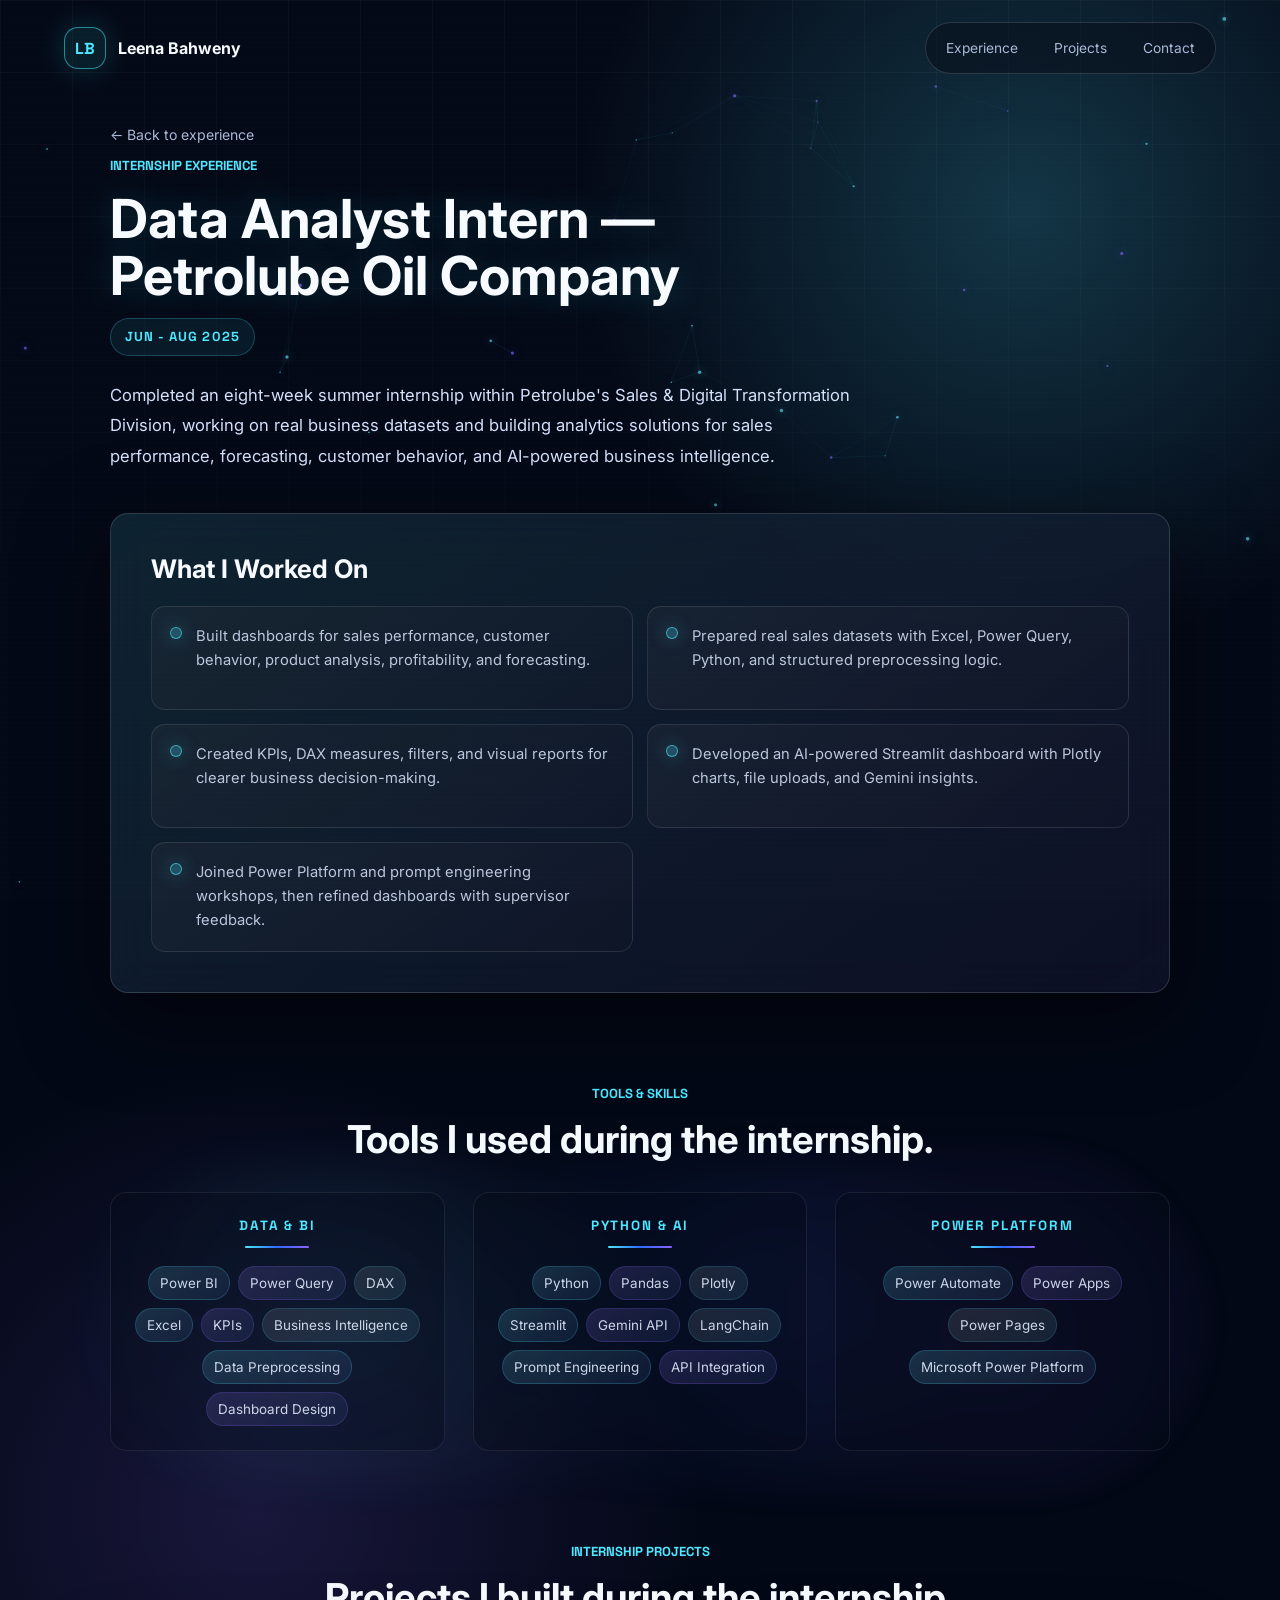
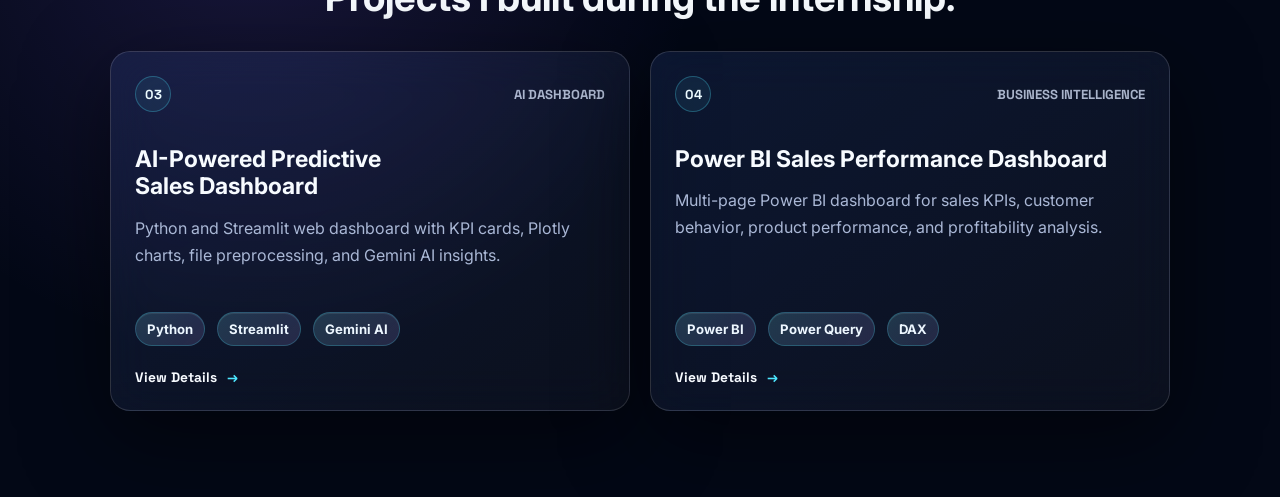
==== experience.html @ 12c035f7 "Add files via upload" ====
<!DOCTYPE html>
<html lang="en" dir="ltr">
  <head>
    <meta charset="UTF-8" />
    <meta name="viewport" content="width=device-width, initial-scale=1.0" />
    <title>Internship Details | Leena Bahweny</title>
    <meta
      name="description"
      content="Detailed internship experience for Leena Bahweny's data analytics work at Petrolube Oil Company."
    />
    <link rel="preconnect" href="https://fonts.googleapis.com" />
    <link rel="preconnect" href="https://fonts.gstatic.com" crossorigin />
    <link
      href="https://fonts.googleapis.com/css2?family=Inter:wght@400;500;600;700;800&family=Space+Grotesk:wght@500;700&display=swap"
      rel="stylesheet"
    />
    <link rel="stylesheet" href="styles.css?v=layout-36" />
  </head>
  <body class="detail-page">
    <canvas id="neon-field" aria-hidden="true"></canvas>
    <div class="scanline" aria-hidden="true"></div>

    <header class="site-header">
      <a class="brand" href="index.html" aria-label="Back to home">
        <span class="brand-mark">LB</span>
        <span>Leena Bahweny</span>
      </a>

      <nav class="nav-links" aria-label="Experience navigation">
        <a href="index.html#experience">Experience</a>
        <a href="index.html#projects">Projects</a>
        <a href="index.html#contact">Contact</a>
      </nav>
    </header>

    <main class="experience-detail-shell">
      <section class="experience-detail-page reveal">
        <div class="detail-nav">
          <a class="back-link" href="index.html#experience">← Back to experience</a>
        </div>

        <p class="eyebrow">Internship Experience</p>
        <h1>Data Analyst Intern — Petrolube Oil Company</h1>
        <p class="experience-detail-date">Jun - Aug 2025</p>
        <p class="experience-detail-intro">
          Completed an eight-week summer internship within Petrolube's Sales &
          Digital Transformation Division, working on real business datasets and
          building analytics solutions for sales performance, forecasting, customer
          behavior, and AI-powered business intelligence.
        </p>

        <div class="experience-detail-grid experience-detail-grid--single">
          <article class="experience-detail-card">
            <h2>What I Worked On</h2>
            <ul class="experience-list">
              <li>Built dashboards for sales performance, customer behavior, product analysis, profitability, and forecasting.</li>
              <li>Prepared real sales datasets with Excel, Power Query, Python, and structured preprocessing logic.</li>
              <li>Created KPIs, DAX measures, filters, and visual reports for clearer business decision-making.</li>
              <li>Developed an AI-powered Streamlit dashboard with Plotly charts, file uploads, and Gemini insights.</li>
              <li>Joined Power Platform and prompt engineering workshops, then refined dashboards with supervisor feedback.</li>
            </ul>
          </article>
        </div>

        <div class="section-heading experience-detail-heading">
          <p class="eyebrow">Tools & Skills</p>
          <h2>Tools I used during the internship.</h2>
        </div>

        <div class="skill-groups experience-skill-groups reveal">
          <article class="skill-group">
            <h3>Data & BI</h3>
            <div class="skill-tags">
              <span>Power BI</span>
              <span>Power Query</span>
              <span>DAX</span>
              <span>Excel</span>
              <span>KPIs</span>
              <span>Business Intelligence</span>
              <span>Data Preprocessing</span>
              <span>Dashboard Design</span>
            </div>
          </article>

          <article class="skill-group">
            <h3>Python & AI</h3>
            <div class="skill-tags">
              <span>Python</span>
              <span>Pandas</span>
              <span>Plotly</span>
              <span>Streamlit</span>
              <span>Gemini API</span>
              <span>LangChain</span>
              <span>Prompt Engineering</span>
              <span>API Integration</span>
            </div>
          </article>

          <article class="skill-group">
            <h3>Power Platform</h3>
            <div class="skill-tags">
              <span>Power Automate</span>
              <span>Power Apps</span>
              <span>Power Pages</span>
              <span>Microsoft Power Platform</span>
            </div>
          </article>
        </div>

        <div class="section-heading experience-detail-heading">
          <p class="eyebrow">Internship Projects</p>
          <h2>Projects I built during the internship.</h2>
        </div>

        <div class="experience-projects experience-detail-projects">
          <a class="project-card reveal tilt-card" href="project.html?id=sales-prediction">
            <div class="project-topline">
              <span>03</span>
              <span>AI Dashboard</span>
            </div>
            <div class="project-copy">
              <h3>AI-Powered Predictive Sales Dashboard</h3>
              <p>
                Python and Streamlit web dashboard with KPI cards, Plotly charts,
                file preprocessing, and Gemini AI insights.
              </p>
            </div>
            <div class="project-tags">
              <span>Python</span>
              <span>Streamlit</span>
              <span>Gemini AI</span>
            </div>
            <span class="project-cta">View Details</span>
          </a>

          <a class="project-card reveal tilt-card" href="project.html?id=sales-analytics">
            <div class="project-topline">
              <span>04</span>
              <span>Business Intelligence</span>
            </div>
            <div class="project-copy">
              <h3>Power BI Sales Performance Dashboard</h3>
              <p>
                Multi-page Power BI dashboard for sales KPIs, customer behavior,
                product performance, and profitability analysis.
              </p>
            </div>
            <div class="project-tags">
              <span>Power BI</span>
              <span>Power Query</span>
              <span>DAX</span>
            </div>
            <span class="project-cta">View Details</span>
          </a>
        </div>
      </section>
    </main>

    <script src="script.js?v=perf-4"></script>
  </body>
</html>
---- styles.css ----
:root {
  --bg: #030816;
  --ink: #f7fbff;
  --muted: #aab8d6;
  --line: rgba(255, 255, 255, 0.14);
  --cyan: #4de7ff;
  --blue: #2f6bff;
  --violet: #8a63ff;
  --violet-soft: #c1a7ff;
  --panel: rgba(7, 17, 40, 0.76);
  --panel-strong: rgba(10, 23, 55, 0.92);
  --radius: 20px;
  --radius-sm: 14px;
  --shadow: 0 24px 84px rgba(0, 0, 0, 0.5);
}

* {
  box-sizing: border-box;
}

html {
  scroll-behavior: smooth;
  scroll-padding-top: 84px;
  overflow-x: clip;
}

body {
  min-height: 100vh;
  margin: 0;
  overflow-x: hidden;
  background:
    radial-gradient(circle at 82% 12%, rgba(77, 231, 255, 0.22), transparent 30rem),
    radial-gradient(circle at 18% 70%, rgba(138, 99, 255, 0.18), transparent 28rem),
    radial-gradient(circle at 58% 110%, rgba(47, 107, 255, 0.14), transparent 24rem),
    var(--bg);
  color: var(--ink);
  font-family: "Inter", system-ui, sans-serif;
  letter-spacing: 0;
}

body::before {
  position: fixed;
  inset: 0;
  z-index: -4;
  content: "";
  background-image:
    linear-gradient(rgba(255, 255, 255, 0.035) 1px, transparent 1px),
    linear-gradient(90deg, rgba(255, 255, 255, 0.035) 1px, transparent 1px);
  background-size: 72px 72px;
  mask-image: linear-gradient(to bottom, black, transparent 85%);
}

a {
  color: inherit;
  text-decoration: none;
}

button,
a {
  -webkit-tap-highlight-color: transparent;
}

#neon-field {
  position: fixed;
  inset: 0;
  z-index: -3;
  width: 100%;
  height: 100%;
  pointer-events: none;
}

.scanline {
  position: fixed;
  inset: 0;
  z-index: 10;
  pointer-events: none;
  background: linear-gradient(to bottom, transparent, rgba(255, 255, 255, 0.035), transparent);
  background-size: 100% 5px;
  opacity: 0.2;
  mix-blend-mode: screen;
}

.site-header {
  position: fixed;
  top: 0;
  right: 0;
  left: 0;
  z-index: 20;
  display: flex;
  align-items: center;
  justify-content: space-between;
  gap: 24px;
  padding: 22px clamp(18px, 5vw, 72px);
  background: transparent;
  backdrop-filter: none;
}

.brand,
.nav-links {
  display: flex;
  align-items: center;
  gap: 12px;
}

.brand {
  font-weight: 700;
}

.brand-mark {
  display: grid;
  width: 42px;
  height: 42px;
  place-items: center;
  border: 1px solid rgba(66, 245, 255, 0.5);
  border-radius: var(--radius-sm);
  background: rgba(66, 245, 255, 0.09);
  color: var(--cyan);
  font-family: "Space Grotesk", sans-serif;
  box-shadow: 0 0 30px rgba(66, 245, 255, 0.18);
}

.nav-links {
  padding: 8px;
  border: 1px solid var(--line);
  border-radius: 999px;
  background: rgba(8, 13, 26, 0.54);
}

.nav-links a {
  padding: 9px 12px;
  border-radius: 999px;
  color: var(--muted);
  font-size: 0.86rem;
  transition: color 0.25s ease, background 0.25s ease;
}

.nav-links a:hover {
  background: rgba(255, 255, 255, 0.08);
  color: var(--ink);
}

.hero-section {
  position: relative;
  display: grid;
  min-height: 100vh;
  grid-template-columns: minmax(0, 1fr) minmax(270px, 0.4fr);
  align-items: center;
  gap: clamp(24px, 4vw, 56px);
  padding: 118px clamp(18px, 5vw, 72px) 62px;
  isolation: isolate;
  overflow: hidden;
  contain: paint;
}

.hero-section--compact {
  grid-template-columns: minmax(0, 980px);
  align-items: center;
  justify-content: center;
}

.hero-media {
  position: absolute;
  inset: 0;
  z-index: -2;
  overflow: hidden;
  background:
    linear-gradient(132deg, rgba(2, 7, 22, 0.98) 0%, rgba(6, 22, 54, 0.9) 44%, rgba(3, 8, 22, 0.98) 100%),
    radial-gradient(circle at 74% 18%, rgba(47, 107, 255, 0.38), transparent 24rem),
    radial-gradient(circle at 18% 72%, rgba(138, 99, 255, 0.22), transparent 26rem);
}

.hero-media::before,
.hero-media::after {
  position: absolute;
  inset: -20%;
  content: "";
}

.hero-media::before {
  background:
    repeating-linear-gradient(
      115deg,
      transparent 0 22px,
      rgba(77, 231, 255, 0.045) 23px,
      transparent 25px 70px
    ),
    repeating-linear-gradient(
      63deg,
      transparent 0 34px,
      rgba(138, 99, 255, 0.04) 35px,
      transparent 37px 92px
    );
  opacity: 0.8;
  transform: rotate(-4deg);
  animation: gridFloat 22s linear infinite;
}

.hero-media::after {
  background:
    conic-gradient(from 210deg at 70% 42%, transparent, rgba(77, 231, 255, 0.18), transparent 30%),
    conic-gradient(from 24deg at 32% 62%, transparent, rgba(138, 99, 255, 0.17), transparent 28%);
  filter: blur(18px);
  opacity: 0.8;
  animation: auroraShift 12s ease-in-out infinite alternate;
}

.gradient-sphere {
  position: absolute;
  border-radius: 999px;
  filter: blur(10px);
  opacity: 0.9;
  mix-blend-mode: screen;
}

.gradient-sphere--cyan {
  top: 12%;
  left: 12%;
  width: clamp(180px, 20vw, 320px);
  aspect-ratio: 1;
  background:
    radial-gradient(circle at 35% 35%, rgba(255, 255, 255, 0.8), transparent 0.35rem),
    radial-gradient(circle at 42% 42%, rgba(77, 231, 255, 0.72), transparent 34%),
    radial-gradient(circle at 62% 62%, rgba(47, 107, 255, 0.34), transparent 68%);
  animation: sphereDrift 11s ease-in-out infinite alternate;
}

.gradient-sphere--violet {
  right: -10%;
  bottom: 10%;
  width: clamp(200px, 24vw, 380px);
  aspect-ratio: 1;
  background:
    radial-gradient(circle at 44% 42%, rgba(138, 99, 255, 0.58), transparent 35%),
    radial-gradient(circle at 64% 60%, rgba(47, 107, 255, 0.34), transparent 70%);
  animation: sphereDrift 14s ease-in-out infinite alternate-reverse;
}

.gradient-sphere--glow {
  top: 64%;
  left: 42%;
  width: clamp(90px, 10vw, 160px);
  aspect-ratio: 1;
  background: radial-gradient(circle, rgba(193, 167, 255, 0.32), transparent 68%);
  animation: pulseGlow 5s ease-in-out infinite;
}

.neon-rings {
  position: absolute;
  top: 16%;
  right: 54%;
  width: min(42vw, 560px);
  aspect-ratio: 1;
  border-radius: 50%;
  background:
    radial-gradient(circle, transparent 0 42%, rgba(66, 245, 255, 0.42) 42.4% 42.8%, transparent 43.2%),
    radial-gradient(circle, transparent 0 58%, rgba(138, 99, 255, 0.28) 58.2% 58.6%, transparent 59%),
    radial-gradient(circle, transparent 0 73%, rgba(47, 107, 255, 0.18) 73.2% 73.7%, transparent 74.2%);
  filter: blur(0.2px);
  opacity: 0.55;
  transform: rotateX(68deg) rotateZ(-18deg);
  animation: ringSpin 18s linear infinite;
}

.light-sweep {
  position: absolute;
  top: 18%;
  right: -16%;
  width: 74%;
  height: 18%;
  background: linear-gradient(90deg, transparent, rgba(77, 231, 255, 0.34), rgba(138, 99, 255, 0.24), transparent);
  filter: blur(18px);
  transform: rotate(-18deg);
  animation: sweep 7s ease-in-out infinite;
}

.hero-vignette {
  position: absolute;
  inset: 0;
  background:
    radial-gradient(circle at 46% 44%, transparent 0 22rem, rgba(5, 7, 13, 0.34) 42rem),
    linear-gradient(90deg, rgba(5, 7, 13, 0.94) 0%, rgba(5, 7, 13, 0.46) 50%, rgba(5, 7, 13, 0.9) 100%),
    linear-gradient(to top, var(--bg) 0%, transparent 42%);
}

.hero-content {
  max-width: 980px;
  padding-bottom: 0;
  text-align: center;
}

.hero-badge {
  display: inline-flex;
  align-items: center;
  justify-content: center;
  min-height: 34px;
  margin: 0 auto 20px;
  padding: 7px 13px;
  border: 1px solid rgba(255, 255, 255, 0.14);
  border-radius: 999px;
  background: rgba(255, 255, 255, 0.045);
  color: #dbe7ff;
  font-size: 0.78rem;
  font-weight: 700;
  backdrop-filter: blur(14px);
}

.eyebrow {
  margin: 0 0 16px;
  color: var(--cyan);
  font-family: "Space Grotesk", sans-serif;
  font-size: 0.82rem;
  font-weight: 700;
  text-transform: uppercase;
}

h1,
h2,
h3,
p {
  margin-top: 0;
}

h1 {
  position: relative;
  max-width: 840px;
  margin-right: auto;
  margin-left: auto;
  margin-bottom: 18px;
  font-size: clamp(2.25rem, 4.4vw, 3.85rem);
  line-height: 1.08;
  letter-spacing: 0;
  text-wrap: balance;
  text-shadow: 0 0 36px rgba(66, 245, 255, 0.2);
}

.hero-content h1::before {
  position: absolute;
  inset: -28% -10%;
  z-index: -1;
  border-radius: 999px;
  background:
    radial-gradient(circle at 22% 42%, rgba(77, 231, 255, 0.22), transparent 32%),
    radial-gradient(circle at 64% 52%, rgba(47, 107, 255, 0.22), transparent 38%),
    radial-gradient(circle at 82% 42%, rgba(138, 99, 255, 0.2), transparent 34%);
  filter: blur(18px);
  opacity: 0.85;
  content: "";
  animation: headlineAura 7s ease-in-out infinite alternate;
}

.is-scrolling .hero-media::before,
.is-scrolling .hero-media::after,
.is-scrolling .gradient-sphere,
.is-scrolling .light-sweep,
.is-scrolling .hero-content h1::before {
  animation-play-state: paused;
}

.is-scrolling .hero-content h1::before {
  opacity: 0.45;
  filter: blur(14px);
}

h1 span {
  color: rgba(247, 251, 255, 0.56);
}

.hero-subtitle {
  max-width: 720px;
  margin-right: auto;
  margin-left: auto;
  margin-bottom: 18px;
  color: #dbe7ff;
  font-size: clamp(1.25rem, 2.4vw, 2.05rem);
  line-height: 1.22;
}

.hero-copy {
  max-width: 650px;
  margin-right: auto;
  margin-left: auto;
  margin-bottom: 30px;
  color: #dbe7ff;
  font-size: clamp(1rem, 1.45vw, 1.18rem);
  line-height: 1.8;
}

.hero-actions,
.project-tags {
  display: flex;
  flex-wrap: wrap;
  justify-content: center;
  gap: 12px;
}

.primary-action,
.ghost-action {
  display: inline-flex;
  min-height: 48px;
  align-items: center;
  justify-content: center;
  gap: 10px;
  border-radius: var(--radius-sm);
  font-weight: 700;
  transition: transform 0.25s ease, box-shadow 0.25s ease, border-color 0.25s ease;
}

.primary-action {
  padding: 13px 18px;
  background: linear-gradient(135deg, var(--cyan), var(--blue) 58%, var(--violet));
  color: #02040a;
  box-shadow: 0 14px 46px rgba(77, 231, 255, 0.24), 0 0 40px rgba(138, 99, 255, 0.18);
}

.ghost-action {
  padding: 12px 18px;
  border: 1px solid rgba(255, 255, 255, 0.2);
  background: rgba(255, 255, 255, 0.06);
  color: var(--ink);
}

.primary-action:hover,
.ghost-action:hover {
  transform: translateY(-3px);
}

.signal-panel,
.project-card {
  border: 1px solid var(--line);
  border-radius: var(--radius);
  background: linear-gradient(145deg, rgba(87, 134, 255, 0.12), rgba(255, 255, 255, 0.035));
  box-shadow: var(--shadow);
  backdrop-filter: blur(22px);
}

.signal-panel {
  align-self: end;
  padding: 22px;
  background-color: rgba(5, 7, 13, 0.45);
}

.signal-label {
  display: block;
  margin-bottom: 8px;
  color: var(--muted);
  font-family: "Space Grotesk", sans-serif;
  font-size: 0.78rem;
}

.signal-panel strong {
  display: block;
  font-size: 1.4rem;
  line-height: 1.35;
}

.signal-meter {
  height: 7px;
  margin: 22px 0;
  overflow: hidden;
  border-radius: 999px;
  background: rgba(255, 255, 255, 0.1);
}

.signal-meter span {
  display: block;
  width: 72%;
  height: 100%;
  border-radius: inherit;
  background: linear-gradient(90deg, var(--cyan), var(--blue), var(--violet));
  animation: pulseWidth 2.8s ease-in-out infinite;
}

.signal-grid {
  display: grid;
  grid-template-columns: repeat(2, minmax(0, 1fr));
  gap: 10px;
}

.signal-grid span,
.project-tags span {
  border: 1px solid rgba(255, 255, 255, 0.14);
  border-radius: 999px;
  background: rgba(255, 255, 255, 0.06);
  color: #d9e4f7;
  font-size: 0.82rem;
}

.signal-grid span {
  padding: 12px;
  text-align: center;
}

.metrics-strip {
  display: grid;
  max-width: 1180px;
  grid-template-columns: repeat(3, 1fr);
  gap: 1px;
  margin: 0 auto;
  padding: 0 clamp(18px, 5vw, 72px);
}

.about-panel {
  position: relative;
  max-width: 900px;
  margin: 0 auto;
  padding: clamp(8px, 2vw, 18px) 0;
  text-align: center;
}

.about-panel::before {
  position: absolute;
  top: -22px;
  left: 50%;
  width: min(260px, 54vw);
  height: 1px;
  background: linear-gradient(90deg, transparent, rgba(77, 231, 255, 0.5), rgba(138, 99, 255, 0.42), transparent);
  content: "";
  transform: translateX(-50%);
}

.about-panel p {
  max-width: 860px;
  margin-right: auto;
  margin-left: auto;
  margin-bottom: 0;
  color: #dbe7ff;
  font-size: clamp(1.05rem, 1.85vw, 1.32rem);
  line-height: 1.9;
  text-align: justify;
}

.about-tags,
.skill-tags,
.experience-tools {
  display: flex;
  flex-wrap: wrap;
  gap: 10px;
}

.about-tags span,
.skill-tags span,
.experience-tools span {
  display: inline-flex;
  align-items: center;
  min-height: 36px;
  padding: 8px 12px;
  border: 1px solid rgba(77, 231, 255, 0.2);
  border-radius: 999px;
  background: rgba(255, 255, 255, 0.06);
  color: #dce7ff;
  font-size: 0.9rem;
}

.metrics-strip div {
  padding: 28px;
  border-top: 1px solid var(--line);
  border-bottom: 1px solid var(--line);
  background: rgba(255, 255, 255, 0.035);
}

.metrics-strip strong {
  display: block;
  margin-bottom: 8px;
  color: var(--cyan);
  font-family: "Space Grotesk", sans-serif;
  font-size: clamp(2rem, 4vw, 3.6rem);
}

.metrics-strip span {
  color: var(--muted);
}

.section-shell {
  display: flex;
  height: auto;
  max-height: none;
  min-height: auto;
  flex-direction: column;
  justify-content: center;
  align-items: center;
  max-width: 1240px;
  margin: 0 auto;
  overflow: visible;
  padding: clamp(104px, 15vh, 170px) clamp(18px, 5vw, 72px);
}

@media (min-width: 901px) {
  .section-shell {
    min-height: min(920px, 94svh);
  }
}

.section-heading {
  max-width: 760px;
  margin-bottom: 28px;
  text-align: center;
}

#experience .section-heading {
  max-width: 1080px;
  margin-bottom: clamp(56px, 7vw, 86px);
}

#experience .section-heading h2 {
  max-width: 1040px;
  font-size: clamp(2.25rem, 4vw, 3.6rem);
  line-height: 1.12;
}

h2 {
  font-size: clamp(1.7rem, 3.1vw, 2.85rem);
  line-height: 1.12;
  letter-spacing: 0;
  text-wrap: balance;
}

.project-grid {
  display: grid;
  grid-template-columns: repeat(3, minmax(0, 1fr));
  gap: 18px;
  perspective: 1200px;
}

.project-card {
  position: relative;
  display: flex;
  flex-direction: column;
  min-height: 340px;
  overflow: hidden;
  padding: 24px;
  text-align: left;
  transform-style: preserve-3d;
  transition: transform 0.22s ease, border-color 0.25s ease, box-shadow 0.25s ease;
}

.project-card:focus-visible,
.gallery-button:focus-visible,
.gallery-dots button:focus-visible,
.back-link:focus-visible {
  outline: 2px solid var(--cyan);
  outline-offset: 4px;
}

.project-card::before {
  position: absolute;
  inset: 0;
  content: "";
  background:
    linear-gradient(120deg, transparent, rgba(77, 231, 255, 0.12), transparent),
    radial-gradient(circle at 18% 18%, rgba(138, 99, 255, 0.2), transparent 14rem);
  opacity: 0;
  transition: opacity 0.3s ease;
}

.project-card:hover {
  border-color: rgba(66, 245, 255, 0.42);
  box-shadow: 0 30px 90px rgba(0, 0, 0, 0.55), 0 0 48px rgba(66, 245, 255, 0.12);
}

.project-card:hover::before {
  opacity: 1;
}

.project-card--featured {
  background:
    linear-gradient(145deg, rgba(77, 231, 255, 0.17), rgba(138, 99, 255, 0.11)),
    var(--panel-strong);
}

.project-topline {
  position: relative;
  display: flex;
  align-items: center;
  justify-content: space-between;
  gap: 14px;
  margin-bottom: 34px;
  color: var(--muted);
  font-family: "Space Grotesk", sans-serif;
  font-size: 0.82rem;
}

.project-topline span:first-child {
  display: inline-flex;
  width: 36px;
  height: 36px;
  flex: 0 0 auto;
  align-items: center;
  justify-content: center;
  border: 1px solid rgba(77, 231, 255, 0.28);
  border-radius: 50%;
  background: rgba(77, 231, 255, 0.08);
  color: #ecfbff;
  font-weight: 700;
}

.project-topline span:last-child {
  overflow: hidden;
  color: rgba(219, 231, 255, 0.76);
  font-weight: 700;
  text-align: right;
  text-overflow: ellipsis;
  text-transform: uppercase;
  white-space: nowrap;
}

.project-copy {
  position: relative;
  display: grid;
  gap: 14px;
  margin-bottom: 22px;
}

.project-card h3 {
  position: relative;
  max-width: 92%;
  margin: 0;
  font-size: clamp(1.28rem, 1.8vw, 1.62rem);
  line-height: 1.18;
  text-align: left;
  text-wrap: balance;
}

.project-card p {
  position: relative;
  max-width: 96%;
  margin: 0;
  color: var(--muted);
  line-height: 1.68;
  text-align: left;
}

.project-tags {
  position: relative;
  right: auto;
  bottom: auto;
  left: auto;
  justify-content: flex-start;
  margin-top: auto;
  padding-top: 12px;
}

.project-tags span {
  border-color: rgba(77, 231, 255, 0.22);
  background:
    linear-gradient(135deg, rgba(77, 231, 255, 0.13), rgba(138, 99, 255, 0.1)),
    rgba(255, 255, 255, 0.055);
  box-shadow: inset 0 1px 0 rgba(255, 255, 255, 0.08);
  padding: 8px 11px;
  color: #edf7ff;
  font-weight: 700;
  transition: transform 0.25s ease, border-color 0.25s ease, background 0.25s ease;
}

.project-card:hover .project-tags span {
  border-color: rgba(66, 245, 255, 0.42);
  background:
    linear-gradient(135deg, rgba(77, 231, 255, 0.18), rgba(138, 99, 255, 0.15)),
    rgba(255, 255, 255, 0.075);
  transform: translateY(-2px);
}

.project-cta {
  position: relative;
  display: inline-flex;
  width: fit-content;
  align-items: center;
  gap: 10px;
  margin-top: 22px;
  color: #f7fbff;
  font-family: "Space Grotesk", sans-serif;
  font-size: 0.86rem;
  font-weight: 700;
}

.project-cta::after {
  content: "→";
  color: var(--cyan);
  transition: transform 0.25s ease;
}

.project-card:hover .project-cta::after {
  transform: translateX(4px);
}

.split-section {
  display: grid;
  grid-template-columns: minmax(0, 0.86fr) minmax(320px, 0.64fr);
  align-items: center;
  gap: clamp(28px, 5vw, 72px);
}

.experience-board {
  max-width: 1080px;
  width: 100%;
  padding: clamp(40px, 5.5vw, 64px) 0;
  text-align: left;
}

.experience-board {
  position: relative;
  border-top: 1px solid rgba(77, 231, 255, 0.26);
  border-bottom: 1px solid rgba(138, 99, 255, 0.22);
  background: transparent;
  box-shadow: none;
  backdrop-filter: none;
}

.experience-board::before {
  position: absolute;
  top: -1px;
  left: 50%;
  width: min(360px, 64vw);
  height: 1px;
  background: linear-gradient(90deg, transparent, var(--cyan), var(--violet), transparent);
  content: "";
  transform: translateX(-50%);
}

.experience-head {
  display: grid;
  grid-template-columns: minmax(0, 0.82fr) auto;
  align-items: start;
  gap: clamp(36px, 7vw, 96px);
  margin-bottom: 30px;
  text-align: left;
}

.experience-role {
  margin-bottom: 14px;
  color: var(--ink);
  font-family: "Inter", system-ui, sans-serif;
  font-size: clamp(1.55rem, 2.7vw, 2.65rem);
  font-weight: 800;
  line-height: 1.12;
  text-align: left;
}

.experience-company {
  margin-bottom: 22px;
  color: #78dfff;
  font-family: "Space Grotesk", sans-serif;
  font-size: clamp(0.92rem, 1.3vw, 1.05rem);
  font-weight: 700;
  letter-spacing: 0.08em;
  text-align: left;
  text-transform: uppercase;
}

.experience-head p:not(.experience-company):not(.experience-role) {
  max-width: 760px;
  color: #e3ecff;
  font-size: clamp(1rem, 1.25vw, 1.08rem);
  line-height: 1.82;
  text-align: left;
}

.timeline-item h3 {
  margin-bottom: 14px;
  font-size: 1.35rem;
  text-align: center;
}

.experience-date {
  display: inline-flex;
  align-items: center;
  justify-content: center;
  min-height: 38px;
  margin-top: 4px;
  padding: 8px 13px;
  border: 1px solid rgba(77, 231, 255, 0.24);
  border-radius: 999px;
  background: rgba(77, 231, 255, 0.06);
  color: #dbe7ff;
  font-family: "Space Grotesk", sans-serif;
  font-size: 0.9rem;
  font-weight: 700;
  letter-spacing: 0.08em;
  text-transform: uppercase;
}

.experience-rule {
  height: 1px;
  margin-bottom: 24px;
  background: linear-gradient(90deg, rgba(77, 231, 255, 0.28), rgba(138, 99, 255, 0.2), transparent);
}

.experience-detail-link {
  display: inline-flex;
  align-items: center;
  justify-content: center;
  gap: 10px;
  min-height: 48px;
  margin-left: 0;
  margin-bottom: 0;
  padding: 12px 18px;
  border: 1px solid rgba(77, 231, 255, 0.34);
  border-radius: 999px;
  background:
    linear-gradient(145deg, rgba(77, 231, 255, 0.14), rgba(138, 99, 255, 0.08)),
    rgba(255, 255, 255, 0.045);
  color: #f7fbff;
  font-weight: 800;
  transition: transform 0.22s ease, border-color 0.22s ease, background 0.22s ease;
}

.experience-detail-link::after {
  color: var(--cyan);
  content: "→";
  transition: transform 0.22s ease;
}

.experience-detail-link:hover {
  border-color: rgba(77, 231, 255, 0.62);
  background:
    linear-gradient(145deg, rgba(77, 231, 255, 0.2), rgba(138, 99, 255, 0.12)),
    rgba(255, 255, 255, 0.06);
  transform: translateY(-2px);
}

.experience-detail-link:hover::after {
  transform: translateX(4px);
}

.experience-projects {
  display: grid;
  grid-template-columns: repeat(2, minmax(0, 1fr));
  gap: 18px;
}

.experience-projects .project-card {
  min-height: 300px;
}

.experience-board p,
.timeline-item p {
  margin-bottom: 0;
  color: var(--muted);
  line-height: 1.75;
  text-align: justify;
}

.experience-board .experience-role {
  color: var(--ink);
}

.experience-board .experience-company {
  color: #78dfff;
}

.experience-list {
  display: grid;
  gap: 18px;
  margin: 28px 0 24px;
  padding: 0;
  color: #cfd9ee;
  list-style: none;
}

.experience-list li {
  position: relative;
  padding-left: 28px;
  font-size: clamp(0.98rem, 1.4vw, 1.08rem);
  line-height: 1.65;
  text-align: justify;
}

.experience-list li::before {
  position: absolute;
  top: 0.65em;
  left: 0;
  width: 0;
  height: 0;
  border-top: 6px solid transparent;
  border-bottom: 6px solid transparent;
  border-left: 8px solid var(--cyan);
  filter: drop-shadow(0 0 8px rgba(77, 231, 255, 0.65));
  content: "";
}

.experience-detail-card .experience-list {
  grid-template-columns: repeat(2, minmax(0, 1fr));
  gap: 14px;
  margin: 0;
}

.experience-detail-card .experience-list li {
  min-height: 104px;
  padding: 18px 18px 18px 44px;
  border: 1px solid rgba(255, 255, 255, 0.1);
  border-radius: 14px;
  background:
    linear-gradient(145deg, rgba(255, 255, 255, 0.055), rgba(255, 255, 255, 0.018)),
    rgba(3, 8, 22, 0.28);
  color: rgba(219, 231, 255, 0.84);
  font-size: clamp(0.92rem, 1.1vw, 1rem);
  line-height: 1.62;
  text-align: left;
}

.experience-detail-card .experience-list li::before {
  top: 20px;
  left: 18px;
  width: 10px;
  height: 10px;
  border: 1px solid rgba(77, 231, 255, 0.6);
  border-radius: 50%;
  background: rgba(77, 231, 255, 0.24);
  box-shadow: 0 0 18px rgba(77, 231, 255, 0.34);
  filter: none;
}

.experience-tools {
  margin-top: 22px;
}

.experience-tools span {
  border-radius: 999px;
  background:
    linear-gradient(145deg, rgba(77, 231, 255, 0.09), rgba(138, 99, 255, 0.075)),
    rgba(255, 255, 255, 0.045);
  line-height: 1.35;
}

.skill-groups {
  position: relative;
  display: grid;
  width: 100%;
  max-width: 1120px;
  grid-template-columns: repeat(3, minmax(0, 1fr));
  gap: clamp(28px, 5vw, 72px);
}

.skill-groups::before {
  position: absolute;
  inset: -18% -6%;
  z-index: -1;
  border-radius: 999px;
  background:
    radial-gradient(circle at 24% 48%, rgba(77, 231, 255, 0.12), transparent 34%),
    radial-gradient(circle at 58% 42%, rgba(47, 107, 255, 0.14), transparent 38%),
    radial-gradient(circle at 82% 54%, rgba(138, 99, 255, 0.12), transparent 36%);
  filter: blur(22px);
  content: "";
}

.skill-group {
  min-height: auto;
  padding: 0;
  border: 0;
  border-radius: 0;
  background: transparent;
  box-shadow: none;
  text-align: center;
  backdrop-filter: none;
}

.skill-group h3 {
  position: relative;
  margin-bottom: 24px;
  padding-bottom: 14px;
  color: var(--cyan);
  font-family: "Space Grotesk", sans-serif;
  font-size: 0.95rem;
  letter-spacing: 0.18em;
  text-transform: uppercase;
}

.skill-group h3::after {
  position: absolute;
  bottom: 0;
  left: 50%;
  width: 64px;
  height: 2px;
  border-radius: 999px;
  background: linear-gradient(90deg, var(--cyan), var(--blue), var(--violet));
  content: "";
  transform: translateX(-50%);
}

.skill-tags {
  max-width: 1040px;
  justify-content: center;
}

.skill-tags span {
  min-height: 38px;
  padding: 9px 13px;
  border-color: rgba(77, 231, 255, 0.18);
  background:
    linear-gradient(145deg, rgba(77, 231, 255, 0.12), rgba(47, 107, 255, 0.06)),
    rgba(255, 255, 255, 0.035);
  color: rgba(229, 238, 255, 0.88);
  transition: transform 0.22s ease, border-color 0.22s ease, background 0.22s ease, color 0.22s ease;
}

.skill-tags span:nth-child(3n + 2) {
  border-color: rgba(138, 99, 255, 0.2);
  background:
    linear-gradient(145deg, rgba(138, 99, 255, 0.14), rgba(47, 107, 255, 0.055)),
    rgba(255, 255, 255, 0.032);
}

.skill-tags span:nth-child(3n) {
  border-color: rgba(77, 231, 255, 0.14);
  background:
    linear-gradient(145deg, rgba(255, 255, 255, 0.07), rgba(77, 231, 255, 0.07)),
    rgba(255, 255, 255, 0.028);
}

.skill-tags span:hover {
  border-color: rgba(77, 231, 255, 0.48);
  background:
    linear-gradient(145deg, rgba(77, 231, 255, 0.2), rgba(138, 99, 255, 0.12)),
    rgba(255, 255, 255, 0.06);
  color: #ffffff;
  transform: translateY(-3px);
}

.timeline-grid {
  display: grid;
  grid-template-columns: repeat(3, minmax(0, 1fr));
  gap: 18px;
}

.timeline-item {
  position: relative;
  min-height: 250px;
  padding: 24px;
  text-align: center;
  overflow: hidden;
  border: 1px solid var(--line);
  border-radius: var(--radius);
  background: linear-gradient(145deg, rgba(255, 255, 255, 0.08), rgba(255, 255, 255, 0.03));
  box-shadow: var(--shadow);
  backdrop-filter: blur(18px);
}

.timeline-item::before {
  position: absolute;
  top: 0;
  right: 0;
  left: 0;
  height: 2px;
  content: "";
  background: linear-gradient(90deg, var(--cyan), var(--blue), var(--violet));
}

.timeline-item span {
  display: inline-flex;
  margin-bottom: 42px;
  padding: 8px 11px;
  border: 1px solid rgba(66, 245, 255, 0.28);
  border-radius: 999px;
  background: rgba(66, 245, 255, 0.08);
  color: var(--cyan);
  font-family: "Space Grotesk", sans-serif;
  font-size: 0.82rem;
}

.contact-band {
  position: relative;
  display: grid;
  height: auto;
  max-height: none;
  min-height: auto;
  max-width: 980px;
  align-items: center;
  justify-content: center;
  gap: 20px;
  margin: 0 auto;
  overflow: visible;
  padding: clamp(104px, 15vh, 170px) clamp(24px, 5vw, 46px);
  text-align: center;
}

@media (min-width: 901px) {
  .contact-band {
    min-height: min(820px, 88svh);
  }
}

.contact-band::before {
  position: absolute;
  inset: 18% -8%;
  z-index: -1;
  border-radius: 999px;
  background:
    radial-gradient(circle at 32% 50%, rgba(77, 231, 255, 0.18), transparent 34%),
    radial-gradient(circle at 68% 50%, rgba(138, 99, 255, 0.16), transparent 38%);
  filter: blur(18px);
  content: "";
}

.contact-intro {
  display: grid;
  justify-items: center;
}

.contact-badge {
  display: inline-flex;
  align-items: center;
  justify-content: center;
  min-height: 40px;
  margin: 0 0 22px;
  padding: 9px 18px;
  border: 1px solid rgba(255, 255, 255, 0.12);
  border-radius: 999px;
  background: rgba(255, 255, 255, 0.04);
  color: #dbe7ff;
  font-size: 0.92rem;
  text-transform: lowercase;
  backdrop-filter: blur(14px);
}

.contact-band h2 {
  max-width: 760px;
  margin-bottom: 12px;
  color: #edf4ff;
  font-size: clamp(2.05rem, 4.4vw, 3.9rem);
  line-height: 1.05;
  text-wrap: balance;
}

.contact-intro p:last-child {
  max-width: 680px;
  margin: 0;
  color: #cbd6e8;
  font-size: clamp(1rem, 1.7vw, 1.28rem);
  line-height: 1.55;
  text-wrap: balance;
}

.contact-links {
  display: grid;
  width: min(100%, 560px);
  gap: 12px;
  justify-self: center;
}

.contact-link {
  display: grid;
  min-height: 58px;
  grid-template-columns: 44px minmax(0, 1fr);
  align-items: center;
  gap: 12px;
  padding: 12px 18px;
  border: 1px solid rgba(255, 255, 255, 0.13);
  border-radius: 999px;
  background:
    linear-gradient(145deg, rgba(255, 255, 255, 0.08), rgba(255, 255, 255, 0.025)),
    rgba(3, 8, 22, 0.55);
  box-shadow: inset 0 1px 14px rgba(255, 255, 255, 0.06), 0 18px 52px rgba(0, 0, 0, 0.22);
  color: rgba(219, 231, 255, 0.72);
  font-size: clamp(0.98rem, 1.45vw, 1.16rem);
  text-align: center;
  transition: transform 0.25s ease, border-color 0.25s ease, color 0.25s ease;
}

.contact-link:hover {
  border-color: rgba(77, 231, 255, 0.38);
  color: #f7fbff;
  transform: translateY(-3px);
}

.contact-icon {
  color: rgba(247, 251, 255, 0.74);
  font-family: "Space Grotesk", sans-serif;
  font-size: clamp(1.55rem, 2.8vw, 2.35rem);
  line-height: 1;
  text-align: center;
}

.detail-page .project-tags {
  justify-content: flex-start;
}

.detail-page {
  background:
    radial-gradient(circle at 80% 10%, rgba(77, 231, 255, 0.2), transparent 28rem),
    radial-gradient(circle at 20% 72%, rgba(138, 99, 255, 0.16), transparent 28rem),
    var(--bg);
}

.project-detail-shell {
  min-height: 100vh;
  padding: 88px clamp(18px, 5vw, 72px) 20px;
}

.experience-detail-shell {
  min-height: 100vh;
  padding: 126px clamp(18px, 5vw, 72px) 86px;
}

.experience-detail-page {
  width: min(100%, 1060px);
  margin: 0 auto;
}

.experience-detail-page h1 {
  max-width: 760px;
  margin-right: 0;
  margin-left: 0;
  margin-bottom: 14px;
  font-size: clamp(2.25rem, 4.2vw, 3.65rem);
  line-height: 1.06;
  text-align: left;
  text-wrap: balance;
}

.experience-detail-date {
  display: inline-flex;
  min-height: 38px;
  align-items: center;
  margin: 0 0 24px;
  padding: 8px 14px;
  border: 1px solid rgba(77, 231, 255, 0.24);
  border-radius: 999px;
  background: rgba(77, 231, 255, 0.07);
  color: var(--cyan);
  font-family: "Space Grotesk", sans-serif;
  font-size: 0.82rem;
  font-weight: 700;
  letter-spacing: 0.08em;
  text-transform: uppercase;
}

.experience-detail-intro {
  max-width: 760px;
  margin: 0 0 42px;
  color: #d5e0fa;
  font-size: clamp(1rem, 1.3vw, 1.12rem);
  line-height: 1.82;
  text-align: left;
}

.experience-detail-grid {
  display: grid;
  grid-template-columns: minmax(0, 1.08fr) minmax(300px, 0.92fr);
  gap: 18px;
}

.experience-detail-grid--single {
  grid-template-columns: 1fr;
}

.experience-detail-card {
  padding: clamp(24px, 3.5vw, 40px);
  text-align: left;
  border: 1px solid var(--line);
  border-radius: 18px;
  background:
    linear-gradient(145deg, rgba(77, 231, 255, 0.1), rgba(138, 99, 255, 0.055)),
    rgba(8, 13, 26, 0.72);
  box-shadow: var(--shadow);
  backdrop-filter: blur(20px);
}

.experience-detail-card h2 {
  margin-bottom: 22px;
  font-size: clamp(1.35rem, 2vw, 1.75rem);
  line-height: 1.18;
  text-align: left;
}

.experience-detail-heading {
  max-width: 700px;
  margin: clamp(62px, 8vw, 92px) auto 30px;
}

.experience-detail-heading h2 {
  font-size: clamp(1.85rem, 3vw, 2.65rem);
  line-height: 1.12;
}

.experience-skill-groups {
  margin: 0 auto;
  gap: 28px;
}

.experience-skill-groups::before {
  inset: -14% -3%;
  opacity: 0.75;
}

.experience-skill-groups .skill-group {
  padding: 24px 18px;
  border: 1px solid rgba(255, 255, 255, 0.08);
  border-radius: 16px;
  background: rgba(8, 13, 26, 0.36);
}

.experience-skill-groups .skill-group h3 {
  margin-bottom: 18px;
  font-size: 0.84rem;
  letter-spacing: 0.14em;
}

.experience-skill-groups .skill-tags {
  gap: 8px;
}

.experience-skill-groups .skill-tags span {
  min-height: 34px;
  padding: 7px 11px;
  font-size: 0.84rem;
}

.experience-detail-projects {
  max-width: 100%;
  gap: 20px;
}

.experience-detail-projects .project-tags {
  justify-content: flex-start;
}

.experience-detail-projects .project-card {
  min-height: 360px;
}

.project-detail-layout {
  display: grid;
  max-width: 1280px;
  min-height: calc(100vh - 108px);
  grid-template-columns: minmax(0, 0.9fr) minmax(390px, 0.86fr);
  align-items: center;
  gap: clamp(24px, 4vw, 56px);
  margin: 0 auto;
}

.project-detail-copy {
  max-width: 620px;
}

.detail-nav {
  display: flex;
  flex-wrap: wrap;
  gap: 12px;
  margin-bottom: 14px;
}

.back-link {
  display: inline-flex;
  margin-bottom: 0;
  color: var(--muted);
  font-size: 0.88rem;
  transition: color 0.2s ease, transform 0.2s ease;
}

.back-link:hover {
  color: var(--cyan);
  transform: translateX(-4px);
}

.next-project-card {
  display: inline-flex;
  align-items: center;
  justify-content: center;
  margin-top: 16px;
  padding: 10px 14px;
  border: 1px solid rgba(77, 231, 255, 0.22);
  border-radius: 999px;
  background: rgba(255, 255, 255, 0.045);
  color: #dbe7ff;
  font-size: 0.88rem;
  font-weight: 700;
  transition: transform 0.2s ease, border-color 0.2s ease, background 0.2s ease;
}

.next-project-card:hover {
  border-color: rgba(77, 231, 255, 0.48);
  background: rgba(77, 231, 255, 0.08);
  transform: translateX(4px);
}

.project-detail-copy h1 {
  margin-bottom: 10px;
  font-size: clamp(2.3rem, 5vw, 4.25rem);
  line-height: 0.98;
}

.project-detail-subtitle {
  margin-bottom: 14px;
  color: #dbe7ff;
  font-size: clamp(1.08rem, 2vw, 1.55rem);
  line-height: 1.24;
}

.project-detail-description {
  color: var(--muted);
  font-size: clamp(0.95rem, 1.25vw, 1.05rem);
  line-height: 1.56;
}

.detail-list {
  display: grid;
  gap: 7px;
  margin: 12px 0;
}

.detail-list p {
  position: relative;
  margin: 0;
  padding-left: 18px;
  color: #d5e0fa;
  font-size: 0.92rem;
  line-height: 1.48;
}

.detail-list p::before {
  position: absolute;
  top: 0.64em;
  left: 0;
  width: 6px;
  height: 6px;
  border-radius: 50%;
  background: var(--cyan);
  box-shadow: 0 0 16px rgba(77, 231, 255, 0.76);
  content: "";
}

.detail-tags {
  position: static;
  gap: 8px;
}

.detail-tags span {
  padding: 7px 10px;
  font-size: 0.78rem;
}

@media (min-width: 901px) {
  .detail-list {
    grid-template-columns: repeat(2, minmax(0, 1fr));
    column-gap: 16px;
    row-gap: 8px;
  }

  .detail-list p {
    font-size: 0.86rem;
    line-height: 1.42;
  }
}

.project-gallery {
  min-width: 0;
}

.gallery-frame {
  position: relative;
  overflow: hidden;
  border: 1px solid rgba(255, 255, 255, 0.16);
  border-radius: 28px;
  background:
    linear-gradient(145deg, rgba(77, 231, 255, 0.1), rgba(138, 99, 255, 0.1)),
    rgba(6, 18, 44, 0.7);
  box-shadow: 0 34px 110px rgba(0, 0, 0, 0.56), 0 0 80px rgba(47, 107, 255, 0.13);
  backdrop-filter: blur(20px);
}

.gallery-track {
  display: flex;
  transition: transform 0.65s cubic-bezier(0.2, 0.9, 0.2, 1);
  will-change: transform;
}

.gallery-slide {
  display: grid;
  min-width: 100%;
  min-height: clamp(300px, 34vw, 410px);
  place-items: center;
  padding: clamp(16px, 2.4vw, 26px);
}

.gallery-slide p {
  margin: 14px 0 0;
  color: #e8efff;
  font-family: "Space Grotesk", sans-serif;
  font-size: 1rem;
}

.mock-screen {
  position: relative;
  width: min(100%, 470px);
  aspect-ratio: 16 / 11;
  overflow: hidden;
  border: 1px solid rgba(255, 255, 255, 0.16);
  border-radius: 24px;
  background:
    linear-gradient(145deg, rgba(255, 255, 255, 0.08), rgba(255, 255, 255, 0.025)),
    #071329;
  box-shadow: inset 0 0 0 1px rgba(255, 255, 255, 0.04), 0 26px 70px rgba(0, 0, 0, 0.34);
  animation: mediaFloat 4s ease-in-out infinite;
}

.mock-screen::before {
  position: absolute;
  inset: 20% -8% auto;
  height: 48%;
  content: "";
  background: linear-gradient(90deg, transparent, rgba(77, 231, 255, 0.22), rgba(138, 99, 255, 0.2), transparent);
  filter: blur(18px);
  transform: rotate(-11deg);
  animation: innerSweep 4.8s ease-in-out infinite;
}

.mock-topbar {
  display: flex;
  gap: 8px;
  padding: 18px;
}

.mock-topbar span {
  width: 10px;
  height: 10px;
  border-radius: 50%;
  background: rgba(255, 255, 255, 0.28);
}

.mock-visual-body {
  position: relative;
  z-index: 1;
  display: grid;
  height: calc(100% - 46px);
  grid-template-columns: 0.8fr 1fr;
  grid-template-rows: 0.45fr 1fr;
  gap: 14px;
  padding: 0 18px 18px;
}

.mock-kpi,
.mock-chart,
.mock-lines {
  border: 1px solid rgba(255, 255, 255, 0.12);
  border-radius: 16px;
  background: rgba(255, 255, 255, 0.06);
}

.mock-chart {
  grid-row: span 2;
  background:
    linear-gradient(to top, rgba(77, 231, 255, 0.18), transparent),
    repeating-linear-gradient(90deg, transparent 0 22px, rgba(255, 255, 255, 0.055) 23px 24px),
    rgba(255, 255, 255, 0.055);
}

.mock-lines {
  display: grid;
  gap: 10px;
  padding: 18px;
}

.mock-lines span {
  display: block;
  height: 10px;
  border-radius: 999px;
  background: linear-gradient(90deg, rgba(77, 231, 255, 0.72), rgba(138, 99, 255, 0.42));
}

.mock-lines span:nth-child(2) {
  width: 76%;
}

.mock-lines span:nth-child(3) {
  width: 58%;
}

.gallery-slide--violet .mock-chart,
.gallery-slide--violet .mock-lines span {
  background-color: rgba(138, 99, 255, 0.12);
}

.gallery-slide--blue .mock-chart,
.gallery-slide--blue .mock-lines span {
  background-color: rgba(47, 107, 255, 0.14);
}

.mock-screen--mobile {
  width: min(54%, 235px);
  aspect-ratio: 9 / 16;
}

.mock-screen--mobile .mock-visual-body,
.mock-screen--chat .mock-visual-body,
.mock-screen--store .mock-visual-body {
  grid-template-columns: 1fr;
  grid-template-rows: 0.35fr 0.35fr 1fr;
}

.mock-screen--chat .mock-lines,
.mock-screen--flow .mock-lines {
  gap: 16px;
}

.mock-screen--chat .mock-lines span:nth-child(odd),
.mock-screen--flow .mock-lines span:nth-child(odd) {
  margin-left: auto;
}

.gallery-controls {
  display: flex;
  align-items: center;
  justify-content: center;
  gap: 14px;
  margin-top: 14px;
}

.gallery-button {
  display: grid;
  width: 48px;
  height: 48px;
  place-items: center;
  border: 1px solid rgba(255, 255, 255, 0.18);
  border-radius: 50%;
  background: rgba(255, 255, 255, 0.07);
  color: var(--ink);
  cursor: pointer;
  font-size: 1.2rem;
  transition: transform 0.25s ease, border-color 0.25s ease, background 0.25s ease;
}

.gallery-button:hover {
  border-color: rgba(77, 231, 255, 0.56);
  background: rgba(77, 231, 255, 0.12);
  transform: translateY(-2px);
}

.gallery-dots {
  display: flex;
  gap: 8px;
}

.gallery-dots button {
  width: 9px;
  height: 9px;
  padding: 0;
  border: 0;
  border-radius: 50%;
  background: rgba(255, 255, 255, 0.28);
  cursor: pointer;
  transition: width 0.25s ease, background 0.25s ease;
}

.gallery-dots button.is-active {
  width: 30px;
  border-radius: 999px;
  background: linear-gradient(90deg, var(--cyan), var(--blue), var(--violet));
}

.reveal {
  opacity: 0;
  transform: translateY(28px);
  transition: opacity 0.85s ease, transform 0.85s ease;
}

.reveal.is-visible {
  opacity: 1;
  transform: translateY(0);
}

@keyframes gridFloat {
  from {
    transform: translate3d(0, 0, 0) rotate(-4deg);
  }

  to {
    transform: translate3d(70px, -30px, 0) rotate(-4deg);
  }
}

@keyframes auroraShift {
  from {
    transform: scale(1) rotate(0deg);
  }

  to {
    transform: scale(1.08) rotate(8deg);
  }
}

@keyframes sphereDrift {
  from {
    transform: translate3d(0, 0, 0) scale(1);
  }

  to {
    transform: translate3d(28px, -22px, 0) scale(1.08);
  }
}

@keyframes pulseGlow {
  50% {
    opacity: 0.52;
    transform: scale(1.16);
  }
}

@keyframes ringSpin {
  to {
    transform: rotateX(68deg) rotateZ(342deg);
  }
}

@keyframes sweep {
  0%,
  100% {
    opacity: 0.16;
    transform: translateX(0) rotate(-18deg);
  }

  45% {
    opacity: 0.82;
    transform: translateX(-38%) rotate(-18deg);
  }
}

@keyframes pulseWidth {
  50% {
    width: 92%;
    filter: hue-rotate(40deg);
  }
}

@keyframes orbit {
  to {
    transform: rotate(360deg);
  }
}

@keyframes loadSkill {
  from {
    transform: scaleX(0);
  }
}

@keyframes mediaFloat {
  50% {
    transform: translateY(-10px) rotateX(2deg) rotateY(-2deg);
  }
}

@keyframes innerSweep {
  50% {
    transform: translateX(-18%) rotate(-11deg);
    opacity: 0.7;
  }
}

@keyframes headlineAura {
  0% {
    transform: translate3d(-2%, 0, 0) scale(0.98);
    filter: blur(18px) hue-rotate(0deg);
  }

  50% {
    opacity: 0.95;
  }

  100% {
    transform: translate3d(3%, -2%, 0) scale(1.06);
    filter: blur(22px) hue-rotate(24deg);
  }
}

@media (max-width: 900px) {
  .site-header {
    position: fixed;
    align-items: center;
    gap: 10px;
    padding: 16px clamp(12px, 4vw, 28px);
    background: transparent;
  }

  .nav-links {
    display: flex;
    flex: 0 1 auto;
    justify-content: center;
    gap: 4px;
    width: auto;
    min-width: 0;
    padding: 5px 6px;
    overflow-x: auto;
    scrollbar-width: none;
  }

  .nav-links::-webkit-scrollbar {
    display: none;
  }

  .nav-links a {
    flex: 0 0 auto;
    padding: 7px 9px;
    font-size: 0.72rem;
  }

  .nav-links a[href="#skills"] {
    display: none;
  }

  .hero-section,
  .split-section,
  .project-detail-layout,
  .contact-band {
    grid-template-columns: 1fr;
  }

  .hero-section {
    min-height: 100vh;
    padding-top: 124px;
    padding-bottom: 56px;
  }

  .gradient-sphere--violet {
    right: -18%;
  }

  .light-sweep {
    right: -42%;
    width: 86%;
  }

  .section-shell,
  .contact-band {
    min-height: auto;
    padding-top: 82px;
    padding-bottom: 82px;
  }

  .hero-section,
  .section-shell,
  .contact-band,
  .experience-detail-shell,
  .project-detail-shell {
    padding-right: 28px;
    padding-left: 28px;
  }

  .about-panel,
  .project-card,
  .timeline-item,
  .experience-detail-card,
  .contact-link {
    width: 100%;
    max-width: 520px;
    margin-right: auto;
    margin-left: auto;
  }

  .about-panel {
    padding-right: 14px;
    padding-left: 14px;
  }

  .experience-board {
    width: 100%;
    max-width: 640px;
    margin-right: auto;
    margin-left: auto;
    padding-top: 38px;
    padding-bottom: 38px;
  }

  .experience-head {
    grid-template-columns: 1fr;
    gap: 24px;
  }

  .experience-date {
    justify-self: start;
    order: -1;
  }

  .signal-panel {
    max-width: 420px;
  }

  .metrics-strip,
  .project-grid,
  .timeline-grid,
  .experience-projects,
  .experience-detail-grid,
  .skill-groups {
    grid-template-columns: 1fr;
  }

  .skill-groups {
    gap: 34px;
  }

  .skill-group + .skill-group {
    padding-top: 30px;
    border-top: 1px solid rgba(255, 255, 255, 0.11);
  }

  .metrics-strip div {
    padding: 22px;
  }

  .contact-band {
    display: grid;
  }

  .contact-links {
    justify-content: center;
  }

  .project-detail-shell {
    padding-top: 108px;
    padding-bottom: 64px;
  }

  .experience-detail-shell {
    padding-top: 108px;
    padding-bottom: 64px;
  }

  .project-detail-layout {
    align-items: start;
  }

  .gallery-slide {
    min-height: 390px;
  }
}

@media (max-width: 560px) {
  .brand span:last-child {
    display: none;
  }

  .brand-mark {
    width: 36px;
    height: 36px;
    border-radius: 12px;
    font-size: 0.82rem;
  }

  h1 {
    font-size: clamp(1.72rem, 7.4vw, 2.2rem);
    line-height: 1.14;
  }

  .hero-badge {
    min-height: 30px;
    margin-bottom: 18px;
    padding: 6px 10px;
    font-size: 0.66rem;
  }

  .hero-actions {
    width: min(100%, 320px);
    margin: 18px auto 0;
    flex-wrap: nowrap;
    gap: 7px;
  }

  .primary-action,
  .ghost-action {
    flex: 1 1 0;
    min-height: 38px;
    padding: 8px 8px;
    border-radius: 11px;
    font-size: 0.76rem;
    white-space: nowrap;
  }

  .hero-subtitle,
  .project-detail-subtitle {
    font-size: 1.25rem;
  }

  .hero-copy {
    font-size: 1rem;
    line-height: 1.7;
  }

  .section-shell {
    padding-top: 74px;
    padding-bottom: 74px;
  }

  .section-heading {
    margin-bottom: 20px;
  }

  #experience .section-heading {
    margin-bottom: 42px;
  }

  #experience .section-heading h2 {
    max-width: 520px;
    font-size: clamp(2rem, 8vw, 2.75rem);
    line-height: 1.13;
  }

  h2 {
    font-size: clamp(1.65rem, 8vw, 2.35rem);
  }

  .experience-board,
  .timeline-item {
    padding: 20px 0;
  }

  .experience-head {
    display: grid;
    grid-template-columns: 1fr;
    justify-items: start;
    gap: 18px;
    text-align: left;
  }

  .experience-role {
    text-align: left;
  }

  .experience-company {
    text-align: left;
  }

  .experience-head p:not(.experience-company) {
    padding-right: 0;
    padding-left: 0;
  }

  .experience-date {
    order: -1;
    font-size: 0.78rem;
  }

  .experience-list {
    gap: 12px;
    margin: 20px 0;
  }

  .experience-list li {
    padding-left: 22px;
    font-size: 0.94rem;
    text-align: left;
  }

  .experience-detail-card .experience-list {
    grid-template-columns: 1fr;
    margin: 0;
  }

  .experience-detail-card .experience-list li {
    min-height: auto;
    padding: 14px 14px 14px 38px;
    font-size: 0.9rem;
    line-height: 1.55;
  }

  .contact-links {
    width: 100%;
  }

  .contact-links {
    display: grid;
  }

  .contact-band h2 {
    font-size: clamp(2rem, 9vw, 2.65rem);
  }

  .contact-intro p:last-child {
    font-size: 1rem;
  }

  .contact-link {
    min-height: 56px;
    grid-template-columns: 30px minmax(0, 1fr);
    gap: 10px;
    padding: 11px 14px;
    font-size: clamp(0.88rem, 3.8vw, 0.96rem);
  }

  .contact-icon {
    font-size: 1.45rem;
  }

  .project-card {
    min-height: 320px;
    padding: 20px;
  }

  .project-topline {
    margin-bottom: 28px;
  }

  .project-topline span:last-child {
    font-size: 0.76rem;
  }

  .project-card h3,
  .project-card p {
    max-width: 100%;
  }

  .project-tags {
    padding-top: 10px;
  }

  .project-detail-copy h1 {
    font-size: clamp(2.3rem, 12vw, 3.3rem);
  }

  .experience-detail-page h1 {
    font-size: clamp(1.95rem, 9vw, 2.7rem);
    line-height: 1.12;
  }

  .experience-detail-intro {
    margin-bottom: 30px;
    font-size: 0.98rem;
    line-height: 1.72;
  }

  .experience-detail-card {
    padding: 20px;
    border-radius: 16px;
  }

  .experience-detail-heading {
    margin-top: 52px;
  }

  .experience-skill-groups .skill-group {
    padding: 20px 14px;
  }

  .gallery-frame {
    border-radius: 22px;
  }

  .mock-screen {
    border-radius: 18px;
  }
}

@media (prefers-reduced-motion: reduce) {
  *,
  *::before,
  *::after {
    scroll-behavior: auto !important;
    animation-duration: 0.01ms !important;
    animation-iteration-count: 1 !important;
    transition-duration: 0.01ms !important;
  }
}
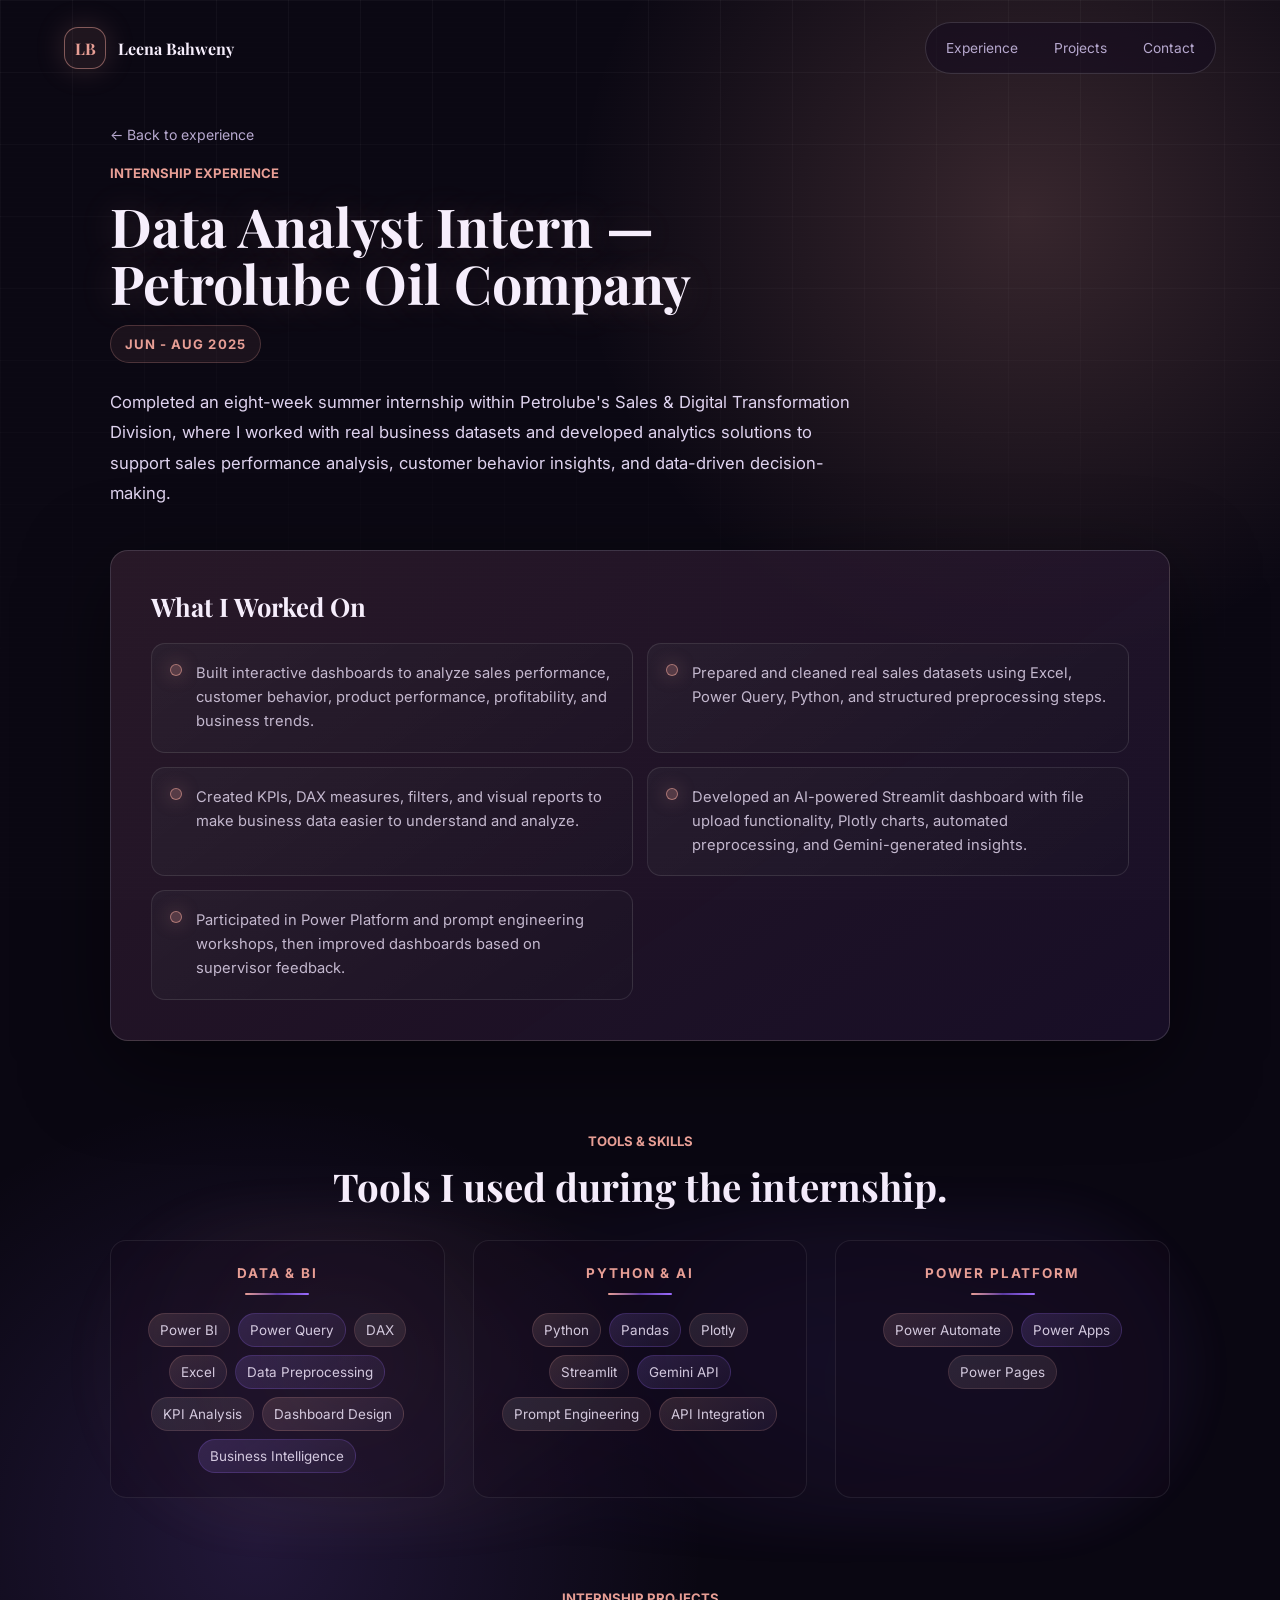
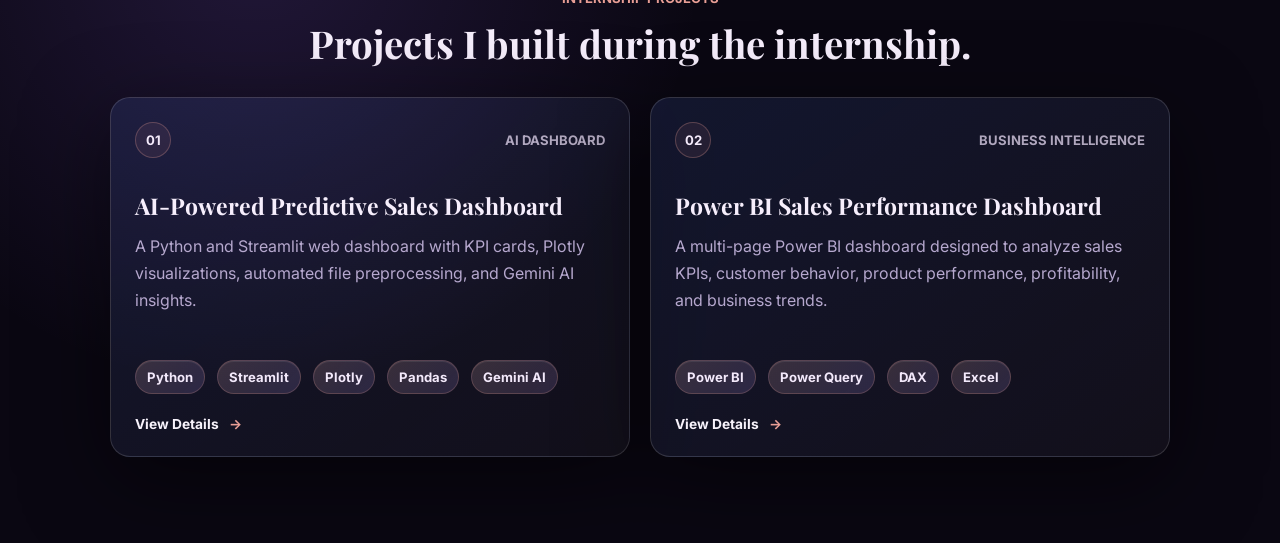
==== commit 2760f3e8: "Add files via upload" ====
--- a/experience.html
+++ b/experience.html
@@ -11,10 +11,10 @@
     <link rel="preconnect" href="https://fonts.googleapis.com" />
     <link rel="preconnect" href="https://fonts.gstatic.com" crossorigin />
     <link
-      href="https://fonts.googleapis.com/css2?family=Inter:wght@400;500;600;700;800&family=Space+Grotesk:wght@500;700&display=swap"
+      href="https://fonts.googleapis.com/css2?family=Inter:wght@400;500;600;700;800&family=Playfair+Display:ital,wght@0,600;0,700;1,600&display=swap"
       rel="stylesheet"
     />
-    <link rel="stylesheet" href="styles.css?v=layout-36" />
+    <link rel="stylesheet" href="styles.css?v=layout-41" />
   </head>
   <body class="detail-page">
     <canvas id="neon-field" aria-hidden="true"></canvas>
@@ -44,20 +44,20 @@
         <p class="experience-detail-date">Jun - Aug 2025</p>
         <p class="experience-detail-intro">
           Completed an eight-week summer internship within Petrolube's Sales &
-          Digital Transformation Division, working on real business datasets and
-          building analytics solutions for sales performance, forecasting, customer
-          behavior, and AI-powered business intelligence.
+          Digital Transformation Division, where I worked with real business
+          datasets and developed analytics solutions to support sales performance
+          analysis, customer behavior insights, and data-driven decision-making.
         </p>
 
         <div class="experience-detail-grid experience-detail-grid--single">
           <article class="experience-detail-card">
             <h2>What I Worked On</h2>
             <ul class="experience-list">
-              <li>Built dashboards for sales performance, customer behavior, product analysis, profitability, and forecasting.</li>
-              <li>Prepared real sales datasets with Excel, Power Query, Python, and structured preprocessing logic.</li>
-              <li>Created KPIs, DAX measures, filters, and visual reports for clearer business decision-making.</li>
-              <li>Developed an AI-powered Streamlit dashboard with Plotly charts, file uploads, and Gemini insights.</li>
-              <li>Joined Power Platform and prompt engineering workshops, then refined dashboards with supervisor feedback.</li>
+              <li>Built interactive dashboards to analyze sales performance, customer behavior, product performance, profitability, and business trends.</li>
+              <li>Prepared and cleaned real sales datasets using Excel, Power Query, Python, and structured preprocessing steps.</li>
+              <li>Created KPIs, DAX measures, filters, and visual reports to make business data easier to understand and analyze.</li>
+              <li>Developed an AI-powered Streamlit dashboard with file upload functionality, Plotly charts, automated preprocessing, and Gemini-generated insights.</li>
+              <li>Participated in Power Platform and prompt engineering workshops, then improved dashboards based on supervisor feedback.</li>
             </ul>
           </article>
         </div>
@@ -75,10 +75,10 @@
               <span>Power Query</span>
               <span>DAX</span>
               <span>Excel</span>
-              <span>KPIs</span>
+              <span>Data Preprocessing</span>
+              <span>KPI Analysis</span>
+              <span>Dashboard Design</span>
               <span>Business Intelligence</span>
-              <span>Data Preprocessing</span>
-              <span>Dashboard Design</span>
             </div>
           </article>
 
@@ -90,7 +90,6 @@
               <span>Plotly</span>
               <span>Streamlit</span>
               <span>Gemini API</span>
-              <span>LangChain</span>
               <span>Prompt Engineering</span>
               <span>API Integration</span>
             </div>
@@ -102,7 +101,6 @@
               <span>Power Automate</span>
               <span>Power Apps</span>
               <span>Power Pages</span>
-              <span>Microsoft Power Platform</span>
             </div>
           </article>
         </div>
@@ -115,19 +113,21 @@
         <div class="experience-projects experience-detail-projects">
           <a class="project-card reveal tilt-card" href="project.html?id=sales-prediction">
             <div class="project-topline">
-              <span>03</span>
+              <span>01</span>
               <span>AI Dashboard</span>
             </div>
             <div class="project-copy">
               <h3>AI-Powered Predictive Sales Dashboard</h3>
               <p>
-                Python and Streamlit web dashboard with KPI cards, Plotly charts,
-                file preprocessing, and Gemini AI insights.
+                A Python and Streamlit web dashboard with KPI cards, Plotly
+                visualizations, automated file preprocessing, and Gemini AI insights.
               </p>
             </div>
             <div class="project-tags">
               <span>Python</span>
               <span>Streamlit</span>
+              <span>Plotly</span>
+              <span>Pandas</span>
               <span>Gemini AI</span>
             </div>
             <span class="project-cta">View Details</span>
@@ -135,20 +135,21 @@
 
           <a class="project-card reveal tilt-card" href="project.html?id=sales-analytics">
             <div class="project-topline">
-              <span>04</span>
+              <span>02</span>
               <span>Business Intelligence</span>
             </div>
             <div class="project-copy">
               <h3>Power BI Sales Performance Dashboard</h3>
               <p>
-                Multi-page Power BI dashboard for sales KPIs, customer behavior,
-                product performance, and profitability analysis.
+                A multi-page Power BI dashboard designed to analyze sales KPIs,
+                customer behavior, product performance, profitability, and business trends.
               </p>
             </div>
             <div class="project-tags">
               <span>Power BI</span>
               <span>Power Query</span>
               <span>DAX</span>
+              <span>Excel</span>
             </div>
             <span class="project-cta">View Details</span>
           </a>
@@ -156,6 +157,6 @@
       </section>
     </main>
 
-    <script src="script.js?v=perf-4"></script>
+    <script src="script.js?v=perf-5"></script>
   </body>
 </html>
--- a/styles.css
+++ b/styles.css
@@ -1,14 +1,15 @@
 :root {
-  --bg: #030816;
-  --ink: #f7fbff;
-  --muted: #aab8d6;
+  --bg: #0a0712;
+  --ink: #f6eefc;
+  --muted: #b6a8ce;
   --line: rgba(255, 255, 255, 0.14);
-  --cyan: #4de7ff;
-  --blue: #2f6bff;
-  --violet: #8a63ff;
-  --violet-soft: #c1a7ff;
-  --panel: rgba(7, 17, 40, 0.76);
-  --panel-strong: rgba(10, 23, 55, 0.92);
+  --rose: #e89e95;
+  --indigo: #5b3aa0;
+  --violet: #9b6bff;
+  --violet-soft: #d2b9ff;
+  --panel: rgba(22, 12, 34, 0.76);
+  --panel-strong: rgba(28, 14, 42, 0.92);
+  --font-display: "Playfair Display", Georgia, serif;
   --radius: 20px;
   --radius-sm: 14px;
   --shadow: 0 24px 84px rgba(0, 0, 0, 0.5);
@@ -29,9 +30,9 @@
   margin: 0;
   overflow-x: hidden;
   background:
-    radial-gradient(circle at 82% 12%, rgba(77, 231, 255, 0.22), transparent 30rem),
-    radial-gradient(circle at 18% 70%, rgba(138, 99, 255, 0.18), transparent 28rem),
-    radial-gradient(circle at 58% 110%, rgba(47, 107, 255, 0.14), transparent 24rem),
+    radial-gradient(circle at 82% 12%, rgba(232, 158, 149, 0.22), transparent 30rem),
+    radial-gradient(circle at 18% 70%, rgba(155, 107, 255, 0.18), transparent 28rem),
+    radial-gradient(circle at 58% 110%, rgba(91, 58, 160, 0.14), transparent 24rem),
     var(--bg);
   color: var(--ink);
   font-family: "Inter", system-ui, sans-serif;
@@ -103,6 +104,7 @@
 }
 
 .brand {
+  font-family: var(--font-display);
   font-weight: 700;
 }
 
@@ -111,19 +113,19 @@
   width: 42px;
   height: 42px;
   place-items: center;
-  border: 1px solid rgba(66, 245, 255, 0.5);
+  border: 1px solid rgba(232, 158, 149, 0.5);
   border-radius: var(--radius-sm);
-  background: rgba(66, 245, 255, 0.09);
-  color: var(--cyan);
-  font-family: "Space Grotesk", sans-serif;
-  box-shadow: 0 0 30px rgba(66, 245, 255, 0.18);
+  background: rgba(232, 158, 149, 0.09);
+  color: var(--rose);
+  font-family: var(--font-display);
+  box-shadow: 0 0 30px rgba(232, 158, 149, 0.18);
 }
 
 .nav-links {
   padding: 8px;
   border: 1px solid var(--line);
   border-radius: 999px;
-  background: rgba(8, 13, 26, 0.54);
+  background: rgba(20, 11, 30, 0.54);
 }
 
 .nav-links a {
@@ -164,9 +166,9 @@
   z-index: -2;
   overflow: hidden;
   background:
-    linear-gradient(132deg, rgba(2, 7, 22, 0.98) 0%, rgba(6, 22, 54, 0.9) 44%, rgba(3, 8, 22, 0.98) 100%),
-    radial-gradient(circle at 74% 18%, rgba(47, 107, 255, 0.38), transparent 24rem),
-    radial-gradient(circle at 18% 72%, rgba(138, 99, 255, 0.22), transparent 26rem);
+    linear-gradient(132deg, rgba(10, 6, 16, 0.98) 0%, rgba(16, 9, 28, 0.9) 44%, rgba(12, 7, 18, 0.98) 100%),
+    radial-gradient(circle at 74% 18%, rgba(91, 58, 160, 0.38), transparent 24rem),
+    radial-gradient(circle at 18% 72%, rgba(155, 107, 255, 0.22), transparent 26rem);
 }
 
 .hero-media::before,
@@ -181,13 +183,13 @@
     repeating-linear-gradient(
       115deg,
       transparent 0 22px,
-      rgba(77, 231, 255, 0.045) 23px,
+      rgba(232, 158, 149, 0.045) 23px,
       transparent 25px 70px
     ),
     repeating-linear-gradient(
       63deg,
       transparent 0 34px,
-      rgba(138, 99, 255, 0.04) 35px,
+      rgba(155, 107, 255, 0.04) 35px,
       transparent 37px 92px
     );
   opacity: 0.8;
@@ -197,8 +199,8 @@
 
 .hero-media::after {
   background:
-    conic-gradient(from 210deg at 70% 42%, transparent, rgba(77, 231, 255, 0.18), transparent 30%),
-    conic-gradient(from 24deg at 32% 62%, transparent, rgba(138, 99, 255, 0.17), transparent 28%);
+    conic-gradient(from 210deg at 70% 42%, transparent, rgba(232, 158, 149, 0.18), transparent 30%),
+    conic-gradient(from 24deg at 32% 62%, transparent, rgba(155, 107, 255, 0.17), transparent 28%);
   filter: blur(18px);
   opacity: 0.8;
   animation: auroraShift 12s ease-in-out infinite alternate;
@@ -219,8 +221,8 @@
   aspect-ratio: 1;
   background:
     radial-gradient(circle at 35% 35%, rgba(255, 255, 255, 0.8), transparent 0.35rem),
-    radial-gradient(circle at 42% 42%, rgba(77, 231, 255, 0.72), transparent 34%),
-    radial-gradient(circle at 62% 62%, rgba(47, 107, 255, 0.34), transparent 68%);
+    radial-gradient(circle at 42% 42%, rgba(232, 158, 149, 0.72), transparent 34%),
+    radial-gradient(circle at 62% 62%, rgba(91, 58, 160, 0.34), transparent 68%);
   animation: sphereDrift 11s ease-in-out infinite alternate;
 }
 
@@ -230,8 +232,8 @@
   width: clamp(200px, 24vw, 380px);
   aspect-ratio: 1;
   background:
-    radial-gradient(circle at 44% 42%, rgba(138, 99, 255, 0.58), transparent 35%),
-    radial-gradient(circle at 64% 60%, rgba(47, 107, 255, 0.34), transparent 70%);
+    radial-gradient(circle at 44% 42%, rgba(155, 107, 255, 0.58), transparent 35%),
+    radial-gradient(circle at 64% 60%, rgba(91, 58, 160, 0.34), transparent 70%);
   animation: sphereDrift 14s ease-in-out infinite alternate-reverse;
 }
 
@@ -240,7 +242,7 @@
   left: 42%;
   width: clamp(90px, 10vw, 160px);
   aspect-ratio: 1;
-  background: radial-gradient(circle, rgba(193, 167, 255, 0.32), transparent 68%);
+  background: radial-gradient(circle, rgba(210, 185, 255, 0.32), transparent 68%);
   animation: pulseGlow 5s ease-in-out infinite;
 }
 
@@ -252,9 +254,9 @@
   aspect-ratio: 1;
   border-radius: 50%;
   background:
-    radial-gradient(circle, transparent 0 42%, rgba(66, 245, 255, 0.42) 42.4% 42.8%, transparent 43.2%),
-    radial-gradient(circle, transparent 0 58%, rgba(138, 99, 255, 0.28) 58.2% 58.6%, transparent 59%),
-    radial-gradient(circle, transparent 0 73%, rgba(47, 107, 255, 0.18) 73.2% 73.7%, transparent 74.2%);
+    radial-gradient(circle, transparent 0 42%, rgba(232, 158, 149, 0.42) 42.4% 42.8%, transparent 43.2%),
+    radial-gradient(circle, transparent 0 58%, rgba(155, 107, 255, 0.28) 58.2% 58.6%, transparent 59%),
+    radial-gradient(circle, transparent 0 73%, rgba(91, 58, 160, 0.18) 73.2% 73.7%, transparent 74.2%);
   filter: blur(0.2px);
   opacity: 0.55;
   transform: rotateX(68deg) rotateZ(-18deg);
@@ -267,7 +269,7 @@
   right: -16%;
   width: 74%;
   height: 18%;
-  background: linear-gradient(90deg, transparent, rgba(77, 231, 255, 0.34), rgba(138, 99, 255, 0.24), transparent);
+  background: linear-gradient(90deg, transparent, rgba(232, 158, 149, 0.34), rgba(155, 107, 255, 0.24), transparent);
   filter: blur(18px);
   transform: rotate(-18deg);
   animation: sweep 7s ease-in-out infinite;
@@ -277,8 +279,8 @@
   position: absolute;
   inset: 0;
   background:
-    radial-gradient(circle at 46% 44%, transparent 0 22rem, rgba(5, 7, 13, 0.34) 42rem),
-    linear-gradient(90deg, rgba(5, 7, 13, 0.94) 0%, rgba(5, 7, 13, 0.46) 50%, rgba(5, 7, 13, 0.9) 100%),
+    radial-gradient(circle at 46% 44%, transparent 0 22rem, rgba(14, 8, 18, 0.34) 42rem),
+    linear-gradient(90deg, rgba(14, 8, 18, 0.94) 0%, rgba(14, 8, 18, 0.46) 50%, rgba(14, 8, 18, 0.9) 100%),
     linear-gradient(to top, var(--bg) 0%, transparent 42%);
 }
 
@@ -298,7 +300,7 @@
   border: 1px solid rgba(255, 255, 255, 0.14);
   border-radius: 999px;
   background: rgba(255, 255, 255, 0.045);
-  color: #dbe7ff;
+  color: #ede0f5;
   font-size: 0.78rem;
   font-weight: 700;
   backdrop-filter: blur(14px);
@@ -306,8 +308,8 @@
 
 .eyebrow {
   margin: 0 0 16px;
-  color: var(--cyan);
-  font-family: "Space Grotesk", sans-serif;
+  color: var(--rose);
+  font-family: "Inter", sans-serif;
   font-size: 0.82rem;
   font-weight: 700;
   text-transform: uppercase;
@@ -318,6 +320,12 @@
 h3,
 p {
   margin-top: 0;
+}
+
+h1,
+h2 {
+  font-family: var(--font-display);
+  font-weight: 700;
 }
 
 h1 {
@@ -330,7 +338,7 @@
   line-height: 1.08;
   letter-spacing: 0;
   text-wrap: balance;
-  text-shadow: 0 0 36px rgba(66, 245, 255, 0.2);
+  text-shadow: 0 0 36px rgba(232, 158, 149, 0.2);
 }
 
 .hero-content h1::before {
@@ -339,9 +347,9 @@
   z-index: -1;
   border-radius: 999px;
   background:
-    radial-gradient(circle at 22% 42%, rgba(77, 231, 255, 0.22), transparent 32%),
-    radial-gradient(circle at 64% 52%, rgba(47, 107, 255, 0.22), transparent 38%),
-    radial-gradient(circle at 82% 42%, rgba(138, 99, 255, 0.2), transparent 34%);
+    radial-gradient(circle at 22% 42%, rgba(232, 158, 149, 0.22), transparent 32%),
+    radial-gradient(circle at 64% 52%, rgba(91, 58, 160, 0.22), transparent 38%),
+    radial-gradient(circle at 82% 42%, rgba(155, 107, 255, 0.2), transparent 34%);
   filter: blur(18px);
   opacity: 0.85;
   content: "";
@@ -361,8 +369,23 @@
   filter: blur(14px);
 }
 
+.is-scrolling *,
+.is-scrolling *::before,
+.is-scrolling *::after {
+  animation-play-state: paused !important;
+}
+
+.is-scrolling .hero-badge,
+.is-scrolling .contact-badge,
+.is-scrolling .project-card,
+.is-scrolling .timeline-item,
+.is-scrolling .experience-detail-card,
+.is-scrolling .gallery-frame {
+  backdrop-filter: none;
+}
+
 h1 span {
-  color: rgba(247, 251, 255, 0.56);
+  color: rgba(247, 240, 251, 0.56);
 }
 
 .hero-subtitle {
@@ -370,7 +393,7 @@
   margin-right: auto;
   margin-left: auto;
   margin-bottom: 18px;
-  color: #dbe7ff;
+  color: #ede0f5;
   font-size: clamp(1.25rem, 2.4vw, 2.05rem);
   line-height: 1.22;
 }
@@ -380,7 +403,7 @@
   margin-right: auto;
   margin-left: auto;
   margin-bottom: 30px;
-  color: #dbe7ff;
+  color: #ede0f5;
   font-size: clamp(1rem, 1.45vw, 1.18rem);
   line-height: 1.8;
 }
@@ -406,10 +429,21 @@
 }
 
 .primary-action {
+  position: relative;
+  overflow: hidden;
   padding: 13px 18px;
-  background: linear-gradient(135deg, var(--cyan), var(--blue) 58%, var(--violet));
-  color: #02040a;
-  box-shadow: 0 14px 46px rgba(77, 231, 255, 0.24), 0 0 40px rgba(138, 99, 255, 0.18);
+  background: linear-gradient(135deg, var(--rose), var(--indigo) 58%, var(--violet));
+  color: #0c0612;
+  box-shadow: 0 14px 46px rgba(232, 158, 149, 0.24), 0 0 40px rgba(155, 107, 255, 0.18);
+}
+
+.primary-action::after {
+  position: absolute;
+  inset: 0;
+  content: "";
+  background: linear-gradient(115deg, transparent 30%, rgba(255, 255, 255, 0.4) 48%, transparent 66%);
+  transform: translateX(-130%);
+  animation: shimmerSweep 5s ease-in-out infinite;
 }
 
 .ghost-action {
@@ -436,14 +470,14 @@
 .signal-panel {
   align-self: end;
   padding: 22px;
-  background-color: rgba(5, 7, 13, 0.45);
+  background-color: rgba(14, 8, 18, 0.45);
 }
 
 .signal-label {
   display: block;
   margin-bottom: 8px;
   color: var(--muted);
-  font-family: "Space Grotesk", sans-serif;
+  font-family: "Inter", sans-serif;
   font-size: 0.78rem;
 }
 
@@ -466,7 +500,7 @@
   width: 72%;
   height: 100%;
   border-radius: inherit;
-  background: linear-gradient(90deg, var(--cyan), var(--blue), var(--violet));
+  background: linear-gradient(90deg, var(--rose), var(--indigo), var(--violet));
   animation: pulseWidth 2.8s ease-in-out infinite;
 }
 
@@ -481,7 +515,7 @@
   border: 1px solid rgba(255, 255, 255, 0.14);
   border-radius: 999px;
   background: rgba(255, 255, 255, 0.06);
-  color: #d9e4f7;
+  color: #e3d7f0;
   font-size: 0.82rem;
 }
 
@@ -503,30 +537,43 @@
   position: relative;
   max-width: 900px;
   margin: 0 auto;
-  padding: clamp(8px, 2vw, 18px) 0;
-  text-align: center;
+  overflow: hidden;
+  padding: clamp(26px, 4vw, 42px);
+  border: 1px solid rgba(255, 255, 255, 0.12);
+  border-radius: 20px;
+  background:
+    linear-gradient(145deg, rgba(232, 158, 149, 0.09), rgba(155, 107, 255, 0.055)),
+    rgba(20, 11, 30, 0.64);
+  box-shadow: var(--shadow);
+  text-align: left;
+  backdrop-filter: blur(20px);
 }
 
 .about-panel::before {
   position: absolute;
-  top: -22px;
-  left: 50%;
-  width: min(260px, 54vw);
-  height: 1px;
-  background: linear-gradient(90deg, transparent, rgba(77, 231, 255, 0.5), rgba(138, 99, 255, 0.42), transparent);
+  top: 0;
+  right: 0;
+  left: 0;
+  width: 100%;
+  height: 2px;
+  background: linear-gradient(90deg, var(--rose), var(--indigo), var(--violet));
   content: "";
-  transform: translateX(-50%);
 }
 
 .about-panel p {
-  max-width: 860px;
+  position: relative;
+  max-width: 820px;
   margin-right: auto;
   margin-left: auto;
+  margin-bottom: 18px;
+  color: #ede0f5;
+  font-size: clamp(1rem, 1.45vw, 1.16rem);
+  line-height: 1.85;
+  text-align: left;
+}
+
+.about-panel p:last-child {
   margin-bottom: 0;
-  color: #dbe7ff;
-  font-size: clamp(1.05rem, 1.85vw, 1.32rem);
-  line-height: 1.9;
-  text-align: justify;
 }
 
 .about-tags,
@@ -544,10 +591,10 @@
   align-items: center;
   min-height: 36px;
   padding: 8px 12px;
-  border: 1px solid rgba(77, 231, 255, 0.2);
+  border: 1px solid rgba(232, 158, 149, 0.2);
   border-radius: 999px;
   background: rgba(255, 255, 255, 0.06);
-  color: #dce7ff;
+  color: #e6daf3;
   font-size: 0.9rem;
 }
 
@@ -561,8 +608,8 @@
 .metrics-strip strong {
   display: block;
   margin-bottom: 8px;
-  color: var(--cyan);
-  font-family: "Space Grotesk", sans-serif;
+  color: var(--rose);
+  font-family: "Inter", sans-serif;
   font-size: clamp(2rem, 4vw, 3.6rem);
 }
 
@@ -596,15 +643,50 @@
   text-align: center;
 }
 
+.section-heading p:not(.eyebrow) {
+  max-width: 620px;
+  margin: 16px auto 0;
+  color: rgba(226, 214, 238, 0.72);
+  font-size: 1rem;
+  line-height: 1.8;
+}
+
 #experience .section-heading {
   max-width: 1080px;
-  margin-bottom: clamp(56px, 7vw, 86px);
+  margin-bottom: clamp(24px, 4vw, 42px);
 }
 
 #experience .section-heading h2 {
-  max-width: 1040px;
-  font-size: clamp(2.25rem, 4vw, 3.6rem);
+  max-width: 840px;
+  font-size: clamp(1.9rem, 3.2vw, 2.9rem);
   line-height: 1.12;
+}
+
+#experience .experience-board {
+  padding-top: clamp(28px, 4vw, 44px);
+  text-align: center;
+}
+
+#experience .experience-head {
+  display: flex;
+  flex-direction: column;
+  align-items: center;
+  gap: clamp(14px, 2vw, 20px);
+  text-align: center;
+}
+
+#experience .experience-date {
+  order: -1;
+}
+
+#experience .experience-role,
+#experience .experience-company {
+  text-align: center;
+}
+
+#experience .experience-head p:not(.experience-company) {
+  max-width: 860px;
+  text-align: left;
 }
 
 h2 {
@@ -616,9 +698,16 @@
 
 .project-grid {
   display: grid;
-  grid-template-columns: repeat(3, minmax(0, 1fr));
-  gap: 18px;
+  grid-template-columns: repeat(2, minmax(0, 1fr));
+  gap: 24px;
   perspective: 1200px;
+}
+
+.project-grid .project-card:last-child:nth-child(odd) {
+  grid-column: 1 / -1;
+  justify-self: center;
+  width: 100%;
+  max-width: calc((100% - 24px) / 2);
 }
 
 .project-card {
@@ -637,7 +726,7 @@
 .gallery-button:focus-visible,
 .gallery-dots button:focus-visible,
 .back-link:focus-visible {
-  outline: 2px solid var(--cyan);
+  outline: 2px solid var(--rose);
   outline-offset: 4px;
 }
 
@@ -646,15 +735,15 @@
   inset: 0;
   content: "";
   background:
-    linear-gradient(120deg, transparent, rgba(77, 231, 255, 0.12), transparent),
-    radial-gradient(circle at 18% 18%, rgba(138, 99, 255, 0.2), transparent 14rem);
+    linear-gradient(120deg, transparent, rgba(232, 158, 149, 0.12), transparent),
+    radial-gradient(circle at 18% 18%, rgba(155, 107, 255, 0.2), transparent 14rem);
   opacity: 0;
   transition: opacity 0.3s ease;
 }
 
 .project-card:hover {
-  border-color: rgba(66, 245, 255, 0.42);
-  box-shadow: 0 30px 90px rgba(0, 0, 0, 0.55), 0 0 48px rgba(66, 245, 255, 0.12);
+  border-color: rgba(232, 158, 149, 0.42);
+  box-shadow: 0 30px 90px rgba(0, 0, 0, 0.55), 0 0 48px rgba(232, 158, 149, 0.12);
 }
 
 .project-card:hover::before {
@@ -663,7 +752,7 @@
 
 .project-card--featured {
   background:
-    linear-gradient(145deg, rgba(77, 231, 255, 0.17), rgba(138, 99, 255, 0.11)),
+    linear-gradient(145deg, rgba(232, 158, 149, 0.17), rgba(155, 107, 255, 0.11)),
     var(--panel-strong);
 }
 
@@ -675,7 +764,7 @@
   gap: 14px;
   margin-bottom: 34px;
   color: var(--muted);
-  font-family: "Space Grotesk", sans-serif;
+  font-family: "Inter", sans-serif;
   font-size: 0.82rem;
 }
 
@@ -686,16 +775,16 @@
   flex: 0 0 auto;
   align-items: center;
   justify-content: center;
-  border: 1px solid rgba(77, 231, 255, 0.28);
+  border: 1px solid rgba(232, 158, 149, 0.28);
   border-radius: 50%;
-  background: rgba(77, 231, 255, 0.08);
-  color: #ecfbff;
+  background: rgba(232, 158, 149, 0.08);
+  color: #f4eafb;
   font-weight: 700;
 }
 
 .project-topline span:last-child {
   overflow: hidden;
-  color: rgba(219, 231, 255, 0.76);
+  color: rgba(226, 214, 238, 0.76);
   font-weight: 700;
   text-align: right;
   text-overflow: ellipsis;
@@ -714,6 +803,7 @@
   position: relative;
   max-width: 92%;
   margin: 0;
+  font-family: var(--font-display);
   font-size: clamp(1.28rem, 1.8vw, 1.62rem);
   line-height: 1.18;
   text-align: left;
@@ -740,21 +830,21 @@
 }
 
 .project-tags span {
-  border-color: rgba(77, 231, 255, 0.22);
-  background:
-    linear-gradient(135deg, rgba(77, 231, 255, 0.13), rgba(138, 99, 255, 0.1)),
+  border-color: rgba(232, 158, 149, 0.22);
+  background:
+    linear-gradient(135deg, rgba(232, 158, 149, 0.13), rgba(155, 107, 255, 0.1)),
     rgba(255, 255, 255, 0.055);
   box-shadow: inset 0 1px 0 rgba(255, 255, 255, 0.08);
   padding: 8px 11px;
-  color: #edf7ff;
+  color: #f3e9fb;
   font-weight: 700;
   transition: transform 0.25s ease, border-color 0.25s ease, background 0.25s ease;
 }
 
 .project-card:hover .project-tags span {
-  border-color: rgba(66, 245, 255, 0.42);
-  background:
-    linear-gradient(135deg, rgba(77, 231, 255, 0.18), rgba(138, 99, 255, 0.15)),
+  border-color: rgba(232, 158, 149, 0.42);
+  background:
+    linear-gradient(135deg, rgba(232, 158, 149, 0.18), rgba(155, 107, 255, 0.15)),
     rgba(255, 255, 255, 0.075);
   transform: translateY(-2px);
 }
@@ -766,15 +856,15 @@
   align-items: center;
   gap: 10px;
   margin-top: 22px;
-  color: #f7fbff;
-  font-family: "Space Grotesk", sans-serif;
+  color: #f7f2fb;
+  font-family: "Inter", sans-serif;
   font-size: 0.86rem;
   font-weight: 700;
 }
 
 .project-cta::after {
   content: "→";
-  color: var(--cyan);
+  color: var(--rose);
   transition: transform 0.25s ease;
 }
 
@@ -798,8 +888,8 @@
 
 .experience-board {
   position: relative;
-  border-top: 1px solid rgba(77, 231, 255, 0.26);
-  border-bottom: 1px solid rgba(138, 99, 255, 0.22);
+  border-top: 1px solid rgba(232, 158, 149, 0.26);
+  border-bottom: 1px solid rgba(155, 107, 255, 0.22);
   background: transparent;
   box-shadow: none;
   backdrop-filter: none;
@@ -811,7 +901,7 @@
   left: 50%;
   width: min(360px, 64vw);
   height: 1px;
-  background: linear-gradient(90deg, transparent, var(--cyan), var(--violet), transparent);
+  background: linear-gradient(90deg, transparent, var(--rose), var(--violet), transparent);
   content: "";
   transform: translateX(-50%);
 }
@@ -828,17 +918,17 @@
 .experience-role {
   margin-bottom: 14px;
   color: var(--ink);
-  font-family: "Inter", system-ui, sans-serif;
+  font-family: var(--font-display);
   font-size: clamp(1.55rem, 2.7vw, 2.65rem);
-  font-weight: 800;
+  font-weight: 700;
   line-height: 1.12;
   text-align: left;
 }
 
 .experience-company {
   margin-bottom: 22px;
-  color: #78dfff;
-  font-family: "Space Grotesk", sans-serif;
+  color: #f0b3a8;
+  font-family: "Inter", sans-serif;
   font-size: clamp(0.92rem, 1.3vw, 1.05rem);
   font-weight: 700;
   letter-spacing: 0.08em;
@@ -848,7 +938,7 @@
 
 .experience-head p:not(.experience-company):not(.experience-role) {
   max-width: 760px;
-  color: #e3ecff;
+  color: #ede3f7;
   font-size: clamp(1rem, 1.25vw, 1.08rem);
   line-height: 1.82;
   text-align: left;
@@ -867,11 +957,11 @@
   min-height: 38px;
   margin-top: 4px;
   padding: 8px 13px;
-  border: 1px solid rgba(77, 231, 255, 0.24);
+  border: 1px solid rgba(232, 158, 149, 0.24);
   border-radius: 999px;
-  background: rgba(77, 231, 255, 0.06);
-  color: #dbe7ff;
-  font-family: "Space Grotesk", sans-serif;
+  background: rgba(232, 158, 149, 0.06);
+  color: #ede0f5;
+  font-family: "Inter", sans-serif;
   font-size: 0.9rem;
   font-weight: 700;
   letter-spacing: 0.08em;
@@ -881,7 +971,7 @@
 .experience-rule {
   height: 1px;
   margin-bottom: 24px;
-  background: linear-gradient(90deg, rgba(77, 231, 255, 0.28), rgba(138, 99, 255, 0.2), transparent);
+  background: linear-gradient(90deg, rgba(232, 158, 149, 0.28), rgba(155, 107, 255, 0.2), transparent);
 }
 
 .experience-detail-link {
@@ -893,26 +983,26 @@
   margin-left: 0;
   margin-bottom: 0;
   padding: 12px 18px;
-  border: 1px solid rgba(77, 231, 255, 0.34);
+  border: 1px solid rgba(232, 158, 149, 0.34);
   border-radius: 999px;
   background:
-    linear-gradient(145deg, rgba(77, 231, 255, 0.14), rgba(138, 99, 255, 0.08)),
+    linear-gradient(145deg, rgba(232, 158, 149, 0.14), rgba(155, 107, 255, 0.08)),
     rgba(255, 255, 255, 0.045);
-  color: #f7fbff;
+  color: #f7f2fb;
   font-weight: 800;
   transition: transform 0.22s ease, border-color 0.22s ease, background 0.22s ease;
 }
 
 .experience-detail-link::after {
-  color: var(--cyan);
+  color: var(--rose);
   content: "→";
   transition: transform 0.22s ease;
 }
 
 .experience-detail-link:hover {
-  border-color: rgba(77, 231, 255, 0.62);
-  background:
-    linear-gradient(145deg, rgba(77, 231, 255, 0.2), rgba(138, 99, 255, 0.12)),
+  border-color: rgba(232, 158, 149, 0.62);
+  background:
+    linear-gradient(145deg, rgba(232, 158, 149, 0.2), rgba(155, 107, 255, 0.12)),
     rgba(255, 255, 255, 0.06);
   transform: translateY(-2px);
 }
@@ -936,7 +1026,7 @@
   margin-bottom: 0;
   color: var(--muted);
   line-height: 1.75;
-  text-align: justify;
+  text-align: left;
 }
 
 .experience-board .experience-role {
@@ -944,7 +1034,7 @@
 }
 
 .experience-board .experience-company {
-  color: #78dfff;
+  color: #f0b3a8;
 }
 
 .experience-list {
@@ -952,7 +1042,7 @@
   gap: 18px;
   margin: 28px 0 24px;
   padding: 0;
-  color: #cfd9ee;
+  color: #d9cee6;
   list-style: none;
 }
 
@@ -961,7 +1051,7 @@
   padding-left: 28px;
   font-size: clamp(0.98rem, 1.4vw, 1.08rem);
   line-height: 1.65;
-  text-align: justify;
+  text-align: left;
 }
 
 .experience-list li::before {
@@ -972,8 +1062,8 @@
   height: 0;
   border-top: 6px solid transparent;
   border-bottom: 6px solid transparent;
-  border-left: 8px solid var(--cyan);
-  filter: drop-shadow(0 0 8px rgba(77, 231, 255, 0.65));
+  border-left: 8px solid var(--rose);
+  filter: drop-shadow(0 0 8px rgba(232, 158, 149, 0.65));
   content: "";
 }
 
@@ -990,8 +1080,8 @@
   border-radius: 14px;
   background:
     linear-gradient(145deg, rgba(255, 255, 255, 0.055), rgba(255, 255, 255, 0.018)),
-    rgba(3, 8, 22, 0.28);
-  color: rgba(219, 231, 255, 0.84);
+    rgba(12, 7, 18, 0.28);
+  color: rgba(226, 214, 238, 0.84);
   font-size: clamp(0.92rem, 1.1vw, 1rem);
   line-height: 1.62;
   text-align: left;
@@ -1002,10 +1092,10 @@
   left: 18px;
   width: 10px;
   height: 10px;
-  border: 1px solid rgba(77, 231, 255, 0.6);
+  border: 1px solid rgba(232, 158, 149, 0.6);
   border-radius: 50%;
-  background: rgba(77, 231, 255, 0.24);
-  box-shadow: 0 0 18px rgba(77, 231, 255, 0.34);
+  background: rgba(232, 158, 149, 0.24);
+  box-shadow: 0 0 18px rgba(232, 158, 149, 0.34);
   filter: none;
 }
 
@@ -1016,7 +1106,7 @@
 .experience-tools span {
   border-radius: 999px;
   background:
-    linear-gradient(145deg, rgba(77, 231, 255, 0.09), rgba(138, 99, 255, 0.075)),
+    linear-gradient(145deg, rgba(232, 158, 149, 0.09), rgba(155, 107, 255, 0.075)),
     rgba(255, 255, 255, 0.045);
   line-height: 1.35;
 }
@@ -1036,9 +1126,9 @@
   z-index: -1;
   border-radius: 999px;
   background:
-    radial-gradient(circle at 24% 48%, rgba(77, 231, 255, 0.12), transparent 34%),
-    radial-gradient(circle at 58% 42%, rgba(47, 107, 255, 0.14), transparent 38%),
-    radial-gradient(circle at 82% 54%, rgba(138, 99, 255, 0.12), transparent 36%);
+    radial-gradient(circle at 24% 48%, rgba(232, 158, 149, 0.12), transparent 34%),
+    radial-gradient(circle at 58% 42%, rgba(91, 58, 160, 0.14), transparent 38%),
+    radial-gradient(circle at 82% 54%, rgba(155, 107, 255, 0.12), transparent 36%);
   filter: blur(22px);
   content: "";
 }
@@ -1058,8 +1148,8 @@
   position: relative;
   margin-bottom: 24px;
   padding-bottom: 14px;
-  color: var(--cyan);
-  font-family: "Space Grotesk", sans-serif;
+  color: var(--rose);
+  font-family: "Inter", sans-serif;
   font-size: 0.95rem;
   letter-spacing: 0.18em;
   text-transform: uppercase;
@@ -1072,7 +1162,7 @@
   width: 64px;
   height: 2px;
   border-radius: 999px;
-  background: linear-gradient(90deg, var(--cyan), var(--blue), var(--violet));
+  background: linear-gradient(90deg, var(--rose), var(--indigo), var(--violet));
   content: "";
   transform: translateX(-50%);
 }
@@ -1085,32 +1175,32 @@
 .skill-tags span {
   min-height: 38px;
   padding: 9px 13px;
-  border-color: rgba(77, 231, 255, 0.18);
-  background:
-    linear-gradient(145deg, rgba(77, 231, 255, 0.12), rgba(47, 107, 255, 0.06)),
+  border-color: rgba(232, 158, 149, 0.18);
+  background:
+    linear-gradient(145deg, rgba(232, 158, 149, 0.12), rgba(91, 58, 160, 0.06)),
     rgba(255, 255, 255, 0.035);
-  color: rgba(229, 238, 255, 0.88);
+  color: rgba(235, 224, 245, 0.88);
   transition: transform 0.22s ease, border-color 0.22s ease, background 0.22s ease, color 0.22s ease;
 }
 
 .skill-tags span:nth-child(3n + 2) {
-  border-color: rgba(138, 99, 255, 0.2);
-  background:
-    linear-gradient(145deg, rgba(138, 99, 255, 0.14), rgba(47, 107, 255, 0.055)),
+  border-color: rgba(155, 107, 255, 0.2);
+  background:
+    linear-gradient(145deg, rgba(155, 107, 255, 0.14), rgba(91, 58, 160, 0.055)),
     rgba(255, 255, 255, 0.032);
 }
 
 .skill-tags span:nth-child(3n) {
-  border-color: rgba(77, 231, 255, 0.14);
-  background:
-    linear-gradient(145deg, rgba(255, 255, 255, 0.07), rgba(77, 231, 255, 0.07)),
+  border-color: rgba(232, 158, 149, 0.14);
+  background:
+    linear-gradient(145deg, rgba(255, 255, 255, 0.07), rgba(232, 158, 149, 0.07)),
     rgba(255, 255, 255, 0.028);
 }
 
 .skill-tags span:hover {
-  border-color: rgba(77, 231, 255, 0.48);
-  background:
-    linear-gradient(145deg, rgba(77, 231, 255, 0.2), rgba(138, 99, 255, 0.12)),
+  border-color: rgba(232, 158, 149, 0.48);
+  background:
+    linear-gradient(145deg, rgba(232, 158, 149, 0.2), rgba(155, 107, 255, 0.12)),
     rgba(255, 255, 255, 0.06);
   color: #ffffff;
   transform: translateY(-3px);
@@ -1119,18 +1209,31 @@
 .timeline-grid {
   display: grid;
   grid-template-columns: repeat(3, minmax(0, 1fr));
-  gap: 18px;
+  gap: 20px;
+}
+
+#hackathons .section-heading {
+  max-width: 860px;
+  margin-bottom: clamp(42px, 6vw, 70px);
+}
+
+#hackathons .section-heading h2 {
+  max-width: 820px;
+  font-size: clamp(2rem, 3.5vw, 3.2rem);
+  line-height: 1.12;
 }
 
 .timeline-item {
   position: relative;
-  min-height: 250px;
-  padding: 24px;
-  text-align: center;
+  min-height: 286px;
+  padding: 26px;
+  text-align: left;
   overflow: hidden;
   border: 1px solid var(--line);
-  border-radius: var(--radius);
-  background: linear-gradient(145deg, rgba(255, 255, 255, 0.08), rgba(255, 255, 255, 0.03));
+  border-radius: 18px;
+  background:
+    linear-gradient(145deg, rgba(232, 158, 149, 0.09), rgba(155, 107, 255, 0.055)),
+    rgba(20, 11, 30, 0.58);
   box-shadow: var(--shadow);
   backdrop-filter: blur(18px);
 }
@@ -1142,19 +1245,374 @@
   left: 0;
   height: 2px;
   content: "";
-  background: linear-gradient(90deg, var(--cyan), var(--blue), var(--violet));
+  background: linear-gradient(90deg, var(--rose), var(--indigo), var(--violet));
+}
+
+.timeline-head {
+  position: relative;
+  display: grid;
+  gap: 18px;
+  margin-bottom: 22px;
 }
 
 .timeline-item span {
   display: inline-flex;
-  margin-bottom: 42px;
+  width: fit-content;
+  min-height: 34px;
+  align-items: center;
+  justify-content: center;
   padding: 8px 11px;
-  border: 1px solid rgba(66, 245, 255, 0.28);
+  border: 1px solid rgba(232, 158, 149, 0.28);
   border-radius: 999px;
-  background: rgba(66, 245, 255, 0.08);
-  color: var(--cyan);
-  font-family: "Space Grotesk", sans-serif;
+  background: rgba(232, 158, 149, 0.08);
+  color: var(--rose);
+  font-family: "Inter", sans-serif;
   font-size: 0.82rem;
+  font-weight: 700;
+  letter-spacing: 0.04em;
+}
+
+.timeline-item h3 {
+  margin: 0;
+  color: #f7f2fb;
+  font-size: clamp(1.18rem, 1.55vw, 1.45rem);
+  line-height: 1.22;
+  text-align: left;
+  text-wrap: balance;
+}
+
+.timeline-item p {
+  max-width: 94%;
+  margin: 0;
+  color: rgba(226, 214, 238, 0.78);
+  font-size: 0.98rem;
+  line-height: 1.78;
+  text-align: left;
+}
+
+.involvement-block {
+  width: 100%;
+  max-width: 1180px;
+  margin: 0 auto;
+}
+
+.involvement-block + .involvement-block {
+  margin-top: clamp(44px, 6vw, 72px);
+}
+
+.involvement-heading {
+  margin-bottom: 18px;
+  text-align: left;
+}
+
+.hackathon-grid {
+  align-items: stretch;
+}
+
+.hackathon-card {
+  display: flex;
+  min-height: 380px;
+  flex-direction: column;
+}
+
+.hackathon-project-name {
+  max-width: 100%;
+  margin: -8px 0 14px;
+  color: #f7f2fb;
+  font-family: "Inter", sans-serif;
+  font-size: 1rem;
+  font-weight: 800;
+  line-height: 1.25;
+}
+
+.hackathon-highlights {
+  display: flex;
+  flex-wrap: wrap;
+  gap: 8px;
+  margin-top: 18px;
+}
+
+.hackathon-highlights span {
+  width: auto;
+  min-height: 32px;
+  padding: 7px 10px;
+  border-color: rgba(255, 255, 255, 0.14);
+  background:
+    linear-gradient(145deg, rgba(232, 158, 149, 0.14), rgba(155, 107, 255, 0.1)),
+    rgba(255, 255, 255, 0.045);
+  color: rgba(243, 233, 250, 0.88);
+  font-size: 0.78rem;
+  letter-spacing: 0.02em;
+}
+
+.hackathon-link {
+  width: fit-content;
+  margin-top: auto;
+}
+
+.volunteer-timeline {
+  display: grid;
+  gap: 14px;
+}
+
+.volunteer-item {
+  display: grid;
+  grid-template-columns: 120px minmax(0, 1fr);
+  gap: 22px;
+  align-items: start;
+  padding: 20px 22px;
+  border: 1px solid rgba(255, 255, 255, 0.11);
+  border-radius: 16px;
+  background:
+    linear-gradient(145deg, rgba(232, 158, 149, 0.055), rgba(155, 107, 255, 0.045)),
+    rgba(20, 11, 30, 0.5);
+  box-shadow: 0 18px 52px rgba(0, 0, 0, 0.18);
+  backdrop-filter: blur(16px);
+}
+
+.volunteer-item > span {
+  display: inline-flex;
+  width: fit-content;
+  min-height: 34px;
+  align-items: center;
+  justify-content: center;
+  padding: 8px 12px;
+  border: 1px solid rgba(232, 158, 149, 0.28);
+  border-radius: 999px;
+  background: rgba(232, 158, 149, 0.08);
+  color: var(--rose);
+  font-family: "Inter", sans-serif;
+  font-size: 0.82rem;
+  font-weight: 800;
+}
+
+.volunteer-item h3 {
+  margin: 0 0 8px;
+  color: #f7f2fb;
+  font-size: clamp(1rem, 1.4vw, 1.12rem);
+  line-height: 1.25;
+}
+
+.volunteer-place {
+  margin: 0 0 10px;
+  color: var(--rose);
+  font-family: "Inter", sans-serif;
+  font-size: 0.78rem;
+  font-weight: 800;
+  letter-spacing: 0.08em;
+  line-height: 1.45;
+  text-transform: uppercase;
+}
+
+.volunteer-item p:last-child {
+  margin: 0;
+  color: rgba(226, 214, 238, 0.76);
+  font-size: 0.95rem;
+  line-height: 1.65;
+}
+
+.involvement-timeline {
+  position: relative;
+  display: grid;
+  width: 100%;
+  max-width: 760px;
+  gap: clamp(42px, 6vw, 64px);
+  margin: 0 auto;
+  text-align: left;
+}
+
+.timeline-group {
+  position: relative;
+  display: grid;
+  gap: 0;
+}
+
+.timeline-group > .project-section-label {
+  margin: 0 0 28px 112px;
+}
+
+.editorial-entry {
+  position: relative;
+  display: grid;
+  grid-template-columns: 76px 24px minmax(0, 1fr);
+  gap: 18px;
+  padding-bottom: clamp(38px, 5vw, 56px);
+}
+
+.editorial-entry:last-child {
+  padding-bottom: 0;
+}
+
+.editorial-entry::before {
+  position: absolute;
+  top: 14px;
+  bottom: 0;
+  left: 87px;
+  width: 1px;
+  content: "";
+  background: linear-gradient(180deg, rgba(232, 158, 149, 0.42), rgba(155, 107, 255, 0.16));
+}
+
+.editorial-entry:last-child::before {
+  display: none;
+}
+
+.editorial-year {
+  padding-top: 1px;
+  color: var(--rose);
+  font-family: "Inter", sans-serif;
+  font-size: 0.86rem;
+  font-weight: 800;
+  letter-spacing: 0.08em;
+}
+
+.editorial-node {
+  position: relative;
+  z-index: 1;
+  width: 13px;
+  height: 13px;
+  margin-top: 4px;
+  border: 2px solid rgba(232, 158, 149, 0.72);
+  border-radius: 999px;
+  background: #170b20;
+  box-shadow: 0 0 22px rgba(232, 158, 149, 0.26);
+}
+
+.editorial-content {
+  display: grid;
+  grid-template-columns: minmax(0, 1fr) 132px;
+  gap: 24px;
+  align-items: start;
+  min-width: 0;
+}
+
+.editorial-entry:not(.editorial-entry--with-preview) .editorial-content,
+.editorial-entry--simple .editorial-content {
+  grid-template-columns: 1fr;
+}
+
+.editorial-main h3 {
+  margin: 0;
+  color: #f7f2fb;
+  font-family: var(--font-display);
+  font-size: clamp(1.2rem, 1.8vw, 1.5rem);
+  line-height: 1.22;
+  text-align: left;
+}
+
+.editorial-kicker {
+  margin: 7px 0 0;
+  color: var(--rose);
+  font-family: "Inter", sans-serif;
+  font-size: 0.82rem;
+  font-weight: 800;
+  letter-spacing: 0.08em;
+  line-height: 1.45;
+  text-transform: uppercase;
+}
+
+.editorial-main > p:not(.editorial-kicker) {
+  max-width: 610px;
+  margin: 14px 0 0;
+  color: rgba(226, 214, 238, 0.76);
+  font-size: 0.98rem;
+  line-height: 1.74;
+  text-align: left;
+}
+
+.editorial-tags {
+  display: flex;
+  flex-wrap: wrap;
+  gap: 7px 13px;
+  margin-top: 16px;
+}
+
+.editorial-tags span {
+  color: rgba(243, 233, 250, 0.8);
+  font-family: "Inter", sans-serif;
+  font-size: 0.78rem;
+  font-weight: 700;
+  letter-spacing: 0.02em;
+}
+
+.editorial-tags span:not(:last-child)::after {
+  margin-left: 13px;
+  color: rgba(232, 158, 149, 0.46);
+  content: "·";
+}
+
+.editorial-link {
+  display: inline-flex;
+  width: fit-content;
+  margin-top: 20px;
+  color: #ffffff;
+  font-family: "Inter", sans-serif;
+  font-size: 0.88rem;
+  font-weight: 800;
+  text-decoration: none;
+}
+
+.editorial-link:hover {
+  color: var(--rose);
+}
+
+.editorial-preview {
+  position: relative;
+  display: grid;
+  min-height: 92px;
+  overflow: hidden;
+  border-radius: 14px;
+  background:
+    linear-gradient(145deg, rgba(232, 158, 149, 0.16), rgba(155, 107, 255, 0.12)),
+    rgba(255, 255, 255, 0.04);
+}
+
+.editorial-preview::before {
+  position: absolute;
+  inset: 10px;
+  border: 1px solid rgba(255, 255, 255, 0.12);
+  border-radius: 10px;
+  content: "";
+}
+
+.editorial-preview span {
+  position: absolute;
+  right: 14px;
+  left: 14px;
+  height: 7px;
+  border-radius: 999px;
+  background: rgba(255, 255, 255, 0.18);
+}
+
+.editorial-preview span:nth-child(1) {
+  top: 22px;
+  width: 46%;
+}
+
+.editorial-preview span:nth-child(2) {
+  top: 43px;
+  width: 72%;
+}
+
+.editorial-preview span:nth-child(3) {
+  top: 64px;
+  width: 58%;
+}
+
+.editorial-preview--health {
+  background:
+    linear-gradient(145deg, rgba(232, 158, 149, 0.18), rgba(216, 110, 140, 0.13)),
+    rgba(255, 255, 255, 0.04);
+}
+
+.editorial-preview--education {
+  background:
+    linear-gradient(145deg, rgba(155, 107, 255, 0.18), rgba(232, 158, 149, 0.1)),
+    rgba(255, 255, 255, 0.04);
+}
+
+.timeline-group--volunteering {
+  padding-top: 12px;
 }
 
 .contact-band {
@@ -1169,7 +1627,7 @@
   gap: 20px;
   margin: 0 auto;
   overflow: visible;
-  padding: clamp(104px, 15vh, 170px) clamp(24px, 5vw, 46px);
+  padding: clamp(104px, 15vh, 170px) clamp(18px, 5vw, 72px);
   text-align: center;
 }
 
@@ -1185,8 +1643,8 @@
   z-index: -1;
   border-radius: 999px;
   background:
-    radial-gradient(circle at 32% 50%, rgba(77, 231, 255, 0.18), transparent 34%),
-    radial-gradient(circle at 68% 50%, rgba(138, 99, 255, 0.16), transparent 38%);
+    radial-gradient(circle at 32% 50%, rgba(232, 158, 149, 0.18), transparent 34%),
+    radial-gradient(circle at 68% 50%, rgba(155, 107, 255, 0.16), transparent 38%);
   filter: blur(18px);
   content: "";
 }
@@ -1206,7 +1664,7 @@
   border: 1px solid rgba(255, 255, 255, 0.12);
   border-radius: 999px;
   background: rgba(255, 255, 255, 0.04);
-  color: #dbe7ff;
+  color: #ede0f5;
   font-size: 0.92rem;
   text-transform: lowercase;
   backdrop-filter: blur(14px);
@@ -1215,7 +1673,7 @@
 .contact-band h2 {
   max-width: 760px;
   margin-bottom: 12px;
-  color: #edf4ff;
+  color: #f2e9fb;
   font-size: clamp(2.05rem, 4.4vw, 3.9rem);
   line-height: 1.05;
   text-wrap: balance;
@@ -1224,7 +1682,7 @@
 .contact-intro p:last-child {
   max-width: 680px;
   margin: 0;
-  color: #cbd6e8;
+  color: #d5c9e0;
   font-size: clamp(1rem, 1.7vw, 1.28rem);
   line-height: 1.55;
   text-wrap: balance;
@@ -1248,23 +1706,23 @@
   border-radius: 999px;
   background:
     linear-gradient(145deg, rgba(255, 255, 255, 0.08), rgba(255, 255, 255, 0.025)),
-    rgba(3, 8, 22, 0.55);
+    rgba(12, 7, 18, 0.55);
   box-shadow: inset 0 1px 14px rgba(255, 255, 255, 0.06), 0 18px 52px rgba(0, 0, 0, 0.22);
-  color: rgba(219, 231, 255, 0.72);
+  color: rgba(226, 214, 238, 0.72);
   font-size: clamp(0.98rem, 1.45vw, 1.16rem);
   text-align: center;
   transition: transform 0.25s ease, border-color 0.25s ease, color 0.25s ease;
 }
 
 .contact-link:hover {
-  border-color: rgba(77, 231, 255, 0.38);
-  color: #f7fbff;
+  border-color: rgba(232, 158, 149, 0.38);
+  color: #f7f2fb;
   transform: translateY(-3px);
 }
 
 .contact-icon {
-  color: rgba(247, 251, 255, 0.74);
-  font-family: "Space Grotesk", sans-serif;
+  color: rgba(247, 240, 251, 0.74);
+  font-family: "Inter", sans-serif;
   font-size: clamp(1.55rem, 2.8vw, 2.35rem);
   line-height: 1;
   text-align: center;
@@ -1276,14 +1734,14 @@
 
 .detail-page {
   background:
-    radial-gradient(circle at 80% 10%, rgba(77, 231, 255, 0.2), transparent 28rem),
-    radial-gradient(circle at 20% 72%, rgba(138, 99, 255, 0.16), transparent 28rem),
+    radial-gradient(circle at 80% 10%, rgba(232, 158, 149, 0.2), transparent 28rem),
+    radial-gradient(circle at 20% 72%, rgba(155, 107, 255, 0.16), transparent 28rem),
     var(--bg);
 }
 
 .project-detail-shell {
   min-height: 100vh;
-  padding: 88px clamp(18px, 5vw, 72px) 20px;
+  padding: 126px clamp(18px, 5vw, 72px) 86px;
 }
 
 .experience-detail-shell {
@@ -1313,11 +1771,11 @@
   align-items: center;
   margin: 0 0 24px;
   padding: 8px 14px;
-  border: 1px solid rgba(77, 231, 255, 0.24);
+  border: 1px solid rgba(232, 158, 149, 0.24);
   border-radius: 999px;
-  background: rgba(77, 231, 255, 0.07);
-  color: var(--cyan);
-  font-family: "Space Grotesk", sans-serif;
+  background: rgba(232, 158, 149, 0.07);
+  color: var(--rose);
+  font-family: "Inter", sans-serif;
   font-size: 0.82rem;
   font-weight: 700;
   letter-spacing: 0.08em;
@@ -1327,7 +1785,7 @@
 .experience-detail-intro {
   max-width: 760px;
   margin: 0 0 42px;
-  color: #d5e0fa;
+  color: #dfd3ef;
   font-size: clamp(1rem, 1.3vw, 1.12rem);
   line-height: 1.82;
   text-align: left;
@@ -1349,8 +1807,8 @@
   border: 1px solid var(--line);
   border-radius: 18px;
   background:
-    linear-gradient(145deg, rgba(77, 231, 255, 0.1), rgba(138, 99, 255, 0.055)),
-    rgba(8, 13, 26, 0.72);
+    linear-gradient(145deg, rgba(232, 158, 149, 0.1), rgba(155, 107, 255, 0.055)),
+    rgba(20, 11, 30, 0.72);
   box-shadow: var(--shadow);
   backdrop-filter: blur(20px);
 }
@@ -1386,7 +1844,7 @@
   padding: 24px 18px;
   border: 1px solid rgba(255, 255, 255, 0.08);
   border-radius: 16px;
-  background: rgba(8, 13, 26, 0.36);
+  background: rgba(20, 11, 30, 0.36);
 }
 
 .experience-skill-groups .skill-group h3 {
@@ -1420,23 +1878,23 @@
 
 .project-detail-layout {
   display: grid;
-  max-width: 1280px;
-  min-height: calc(100vh - 108px);
-  grid-template-columns: minmax(0, 0.9fr) minmax(390px, 0.86fr);
-  align-items: center;
-  gap: clamp(24px, 4vw, 56px);
+  max-width: 1180px;
+  min-height: auto;
+  grid-template-columns: minmax(0, 1fr) minmax(340px, 0.58fr);
+  align-items: start;
+  gap: clamp(42px, 6vw, 86px);
   margin: 0 auto;
 }
 
 .project-detail-copy {
-  max-width: 620px;
+  max-width: 720px;
 }
 
 .detail-nav {
   display: flex;
   flex-wrap: wrap;
   gap: 12px;
-  margin-bottom: 14px;
+  margin-bottom: 22px;
 }
 
 .back-link {
@@ -1448,7 +1906,7 @@
 }
 
 .back-link:hover {
-  color: var(--cyan);
+  color: var(--rose);
   transform: translateX(-4px);
 }
 
@@ -1456,94 +1914,157 @@
   display: inline-flex;
   align-items: center;
   justify-content: center;
-  margin-top: 16px;
-  padding: 10px 14px;
-  border: 1px solid rgba(77, 231, 255, 0.22);
+  margin-top: 22px;
+  padding: 12px 16px;
+  border: 1px solid rgba(232, 158, 149, 0.22);
   border-radius: 999px;
   background: rgba(255, 255, 255, 0.045);
-  color: #dbe7ff;
+  color: #ede0f5;
   font-size: 0.88rem;
   font-weight: 700;
   transition: transform 0.2s ease, border-color 0.2s ease, background 0.2s ease;
 }
 
 .next-project-card:hover {
-  border-color: rgba(77, 231, 255, 0.48);
-  background: rgba(77, 231, 255, 0.08);
+  border-color: rgba(232, 158, 149, 0.48);
+  background: rgba(232, 158, 149, 0.08);
   transform: translateX(4px);
 }
 
+.next-project-card--mobile {
+  display: none;
+}
+
 .project-detail-copy h1 {
-  margin-bottom: 10px;
-  font-size: clamp(2.3rem, 5vw, 4.25rem);
-  line-height: 0.98;
+  max-width: 700px;
+  margin-bottom: 16px;
+  font-size: clamp(2.15rem, 3.7vw, 3.35rem);
+  line-height: 1.05;
+  text-wrap: balance;
 }
 
 .project-detail-subtitle {
-  margin-bottom: 14px;
-  color: #dbe7ff;
-  font-size: clamp(1.08rem, 2vw, 1.55rem);
-  line-height: 1.24;
+  max-width: 660px;
+  margin-bottom: 22px;
+  color: #ede0f5;
+  font-family: "Inter", system-ui, sans-serif;
+  font-size: clamp(1.02rem, 1.55vw, 1.32rem);
+  font-weight: 500;
+  line-height: 1.38;
 }
 
 .project-detail-description {
+  max-width: 700px;
+  margin-bottom: 34px;
   color: var(--muted);
-  font-size: clamp(0.95rem, 1.25vw, 1.05rem);
-  line-height: 1.56;
+  font-size: clamp(1rem, 1.2vw, 1.08rem);
+  line-height: 1.86;
+  text-align: left;
+}
+
+.project-section-label {
+  margin: 0 0 16px;
+  color: var(--rose);
+  font-family: "Inter", sans-serif;
+  font-size: 0.82rem;
+  font-weight: 700;
+  letter-spacing: 0.14em;
+  text-transform: uppercase;
 }
 
 .detail-list {
   display: grid;
-  gap: 7px;
-  margin: 12px 0;
+  gap: 14px;
+  margin: 0 0 28px;
 }
 
 .detail-list p {
   position: relative;
   margin: 0;
-  padding-left: 18px;
-  color: #d5e0fa;
-  font-size: 0.92rem;
-  line-height: 1.48;
+  min-height: 104px;
+  padding: 16px 16px 16px 42px;
+  border: 1px solid rgba(255, 255, 255, 0.1);
+  border-radius: 14px;
+  background:
+    linear-gradient(145deg, rgba(255, 255, 255, 0.055), rgba(255, 255, 255, 0.018)),
+    rgba(12, 7, 18, 0.3);
+  color: rgba(226, 214, 238, 0.86);
+  font-size: 0.89rem;
+  line-height: 1.52;
+  text-align: left;
 }
 
 .detail-list p::before {
   position: absolute;
-  top: 0.64em;
-  left: 0;
-  width: 6px;
-  height: 6px;
+  top: 18px;
+  left: 16px;
+  width: 10px;
+  height: 10px;
+  border: 1px solid rgba(232, 158, 149, 0.6);
   border-radius: 50%;
-  background: var(--cyan);
-  box-shadow: 0 0 16px rgba(77, 231, 255, 0.76);
+  background: rgba(232, 158, 149, 0.24);
+  box-shadow: 0 0 18px rgba(232, 158, 149, 0.34);
   content: "";
+}
+
+.project-feature-block {
+  margin: 0 0 28px;
+}
+
+.project-features {
+  display: flex;
+  flex-wrap: wrap;
+  gap: 9px;
+}
+
+.project-features span {
+  display: inline-flex;
+  min-height: 34px;
+  align-items: center;
+  padding: 7px 11px;
+  border: 1px solid rgba(155, 107, 255, 0.22);
+  border-radius: 999px;
+  background:
+    linear-gradient(145deg, rgba(155, 107, 255, 0.12), rgba(232, 158, 149, 0.07)),
+    rgba(255, 255, 255, 0.035);
+  color: rgba(235, 224, 245, 0.9);
+  font-size: 0.82rem;
+  font-weight: 700;
 }
 
 .detail-tags {
   position: static;
-  gap: 8px;
+  gap: 9px;
+  max-width: 700px;
+  padding-top: 0;
 }
 
 .detail-tags span {
-  padding: 7px 10px;
-  font-size: 0.78rem;
+  min-height: 34px;
+  padding: 7px 11px;
+  font-size: 0.8rem;
+}
+
+.project-detail-footer {
+  display: grid;
+  gap: 4px;
+  padding-top: 4px;
 }
 
 @media (min-width: 901px) {
   .detail-list {
     grid-template-columns: repeat(2, minmax(0, 1fr));
-    column-gap: 16px;
-    row-gap: 8px;
+    gap: 14px;
   }
 
   .detail-list p {
-    font-size: 0.86rem;
-    line-height: 1.42;
+    font-size: 0.9rem;
   }
 }
 
 .project-gallery {
   min-width: 0;
+  padding-top: 14px;
 }
 
 .gallery-frame {
@@ -1552,9 +2073,9 @@
   border: 1px solid rgba(255, 255, 255, 0.16);
   border-radius: 28px;
   background:
-    linear-gradient(145deg, rgba(77, 231, 255, 0.1), rgba(138, 99, 255, 0.1)),
-    rgba(6, 18, 44, 0.7);
-  box-shadow: 0 34px 110px rgba(0, 0, 0, 0.56), 0 0 80px rgba(47, 107, 255, 0.13);
+    linear-gradient(145deg, rgba(232, 158, 149, 0.1), rgba(155, 107, 255, 0.1)),
+    rgba(15, 9, 26, 0.7);
+  box-shadow: 0 34px 110px rgba(0, 0, 0, 0.56), 0 0 80px rgba(91, 58, 160, 0.13);
   backdrop-filter: blur(20px);
 }
 
@@ -1574,8 +2095,8 @@
 
 .gallery-slide p {
   margin: 14px 0 0;
-  color: #e8efff;
-  font-family: "Space Grotesk", sans-serif;
+  color: #f0e6fa;
+  font-family: "Inter", sans-serif;
   font-size: 1rem;
 }
 
@@ -1588,7 +2109,7 @@
   border-radius: 24px;
   background:
     linear-gradient(145deg, rgba(255, 255, 255, 0.08), rgba(255, 255, 255, 0.025)),
-    #071329;
+    #170c22;
   box-shadow: inset 0 0 0 1px rgba(255, 255, 255, 0.04), 0 26px 70px rgba(0, 0, 0, 0.34);
   animation: mediaFloat 4s ease-in-out infinite;
 }
@@ -1598,7 +2119,7 @@
   inset: 20% -8% auto;
   height: 48%;
   content: "";
-  background: linear-gradient(90deg, transparent, rgba(77, 231, 255, 0.22), rgba(138, 99, 255, 0.2), transparent);
+  background: linear-gradient(90deg, transparent, rgba(232, 158, 149, 0.22), rgba(155, 107, 255, 0.2), transparent);
   filter: blur(18px);
   transform: rotate(-11deg);
   animation: innerSweep 4.8s ease-in-out infinite;
@@ -1639,7 +2160,7 @@
 .mock-chart {
   grid-row: span 2;
   background:
-    linear-gradient(to top, rgba(77, 231, 255, 0.18), transparent),
+    linear-gradient(to top, rgba(232, 158, 149, 0.18), transparent),
     repeating-linear-gradient(90deg, transparent 0 22px, rgba(255, 255, 255, 0.055) 23px 24px),
     rgba(255, 255, 255, 0.055);
 }
@@ -1654,7 +2175,7 @@
   display: block;
   height: 10px;
   border-radius: 999px;
-  background: linear-gradient(90deg, rgba(77, 231, 255, 0.72), rgba(138, 99, 255, 0.42));
+  background: linear-gradient(90deg, rgba(232, 158, 149, 0.72), rgba(155, 107, 255, 0.42));
 }
 
 .mock-lines span:nth-child(2) {
@@ -1667,12 +2188,12 @@
 
 .gallery-slide--violet .mock-chart,
 .gallery-slide--violet .mock-lines span {
-  background-color: rgba(138, 99, 255, 0.12);
+  background-color: rgba(155, 107, 255, 0.12);
 }
 
 .gallery-slide--blue .mock-chart,
 .gallery-slide--blue .mock-lines span {
-  background-color: rgba(47, 107, 255, 0.14);
+  background-color: rgba(91, 58, 160, 0.14);
 }
 
 .mock-screen--mobile {
@@ -1720,8 +2241,8 @@
 }
 
 .gallery-button:hover {
-  border-color: rgba(77, 231, 255, 0.56);
-  background: rgba(77, 231, 255, 0.12);
+  border-color: rgba(232, 158, 149, 0.56);
+  background: rgba(232, 158, 149, 0.12);
   transform: translateY(-2px);
 }
 
@@ -1744,7 +2265,7 @@
 .gallery-dots button.is-active {
   width: 30px;
   border-radius: 999px;
-  background: linear-gradient(90deg, var(--cyan), var(--blue), var(--violet));
+  background: linear-gradient(90deg, var(--rose), var(--indigo), var(--violet));
 }
 
 .reveal {
@@ -1859,6 +2380,17 @@
   100% {
     transform: translate3d(3%, -2%, 0) scale(1.06);
     filter: blur(22px) hue-rotate(24deg);
+  }
+}
+
+@keyframes shimmerSweep {
+  0%,
+  55% {
+    transform: translateX(-130%);
+  }
+
+  100% {
+    transform: translateX(130%);
   }
 }
 
@@ -1946,9 +2478,14 @@
     margin-left: auto;
   }
 
+  .project-grid .project-card:last-child:nth-child(odd) {
+    max-width: 520px;
+  }
+
   .about-panel {
-    padding-right: 14px;
-    padding-left: 14px;
+    max-width: 560px;
+    padding: 22px;
+    border-radius: 18px;
   }
 
   .experience-board {
@@ -1987,11 +2524,82 @@
     gap: 34px;
   }
 
+  #skills .skill-groups {
+    max-width: 560px;
+  }
+
+  #skills .skill-group h3 {
+    margin-bottom: 18px;
+    font-size: 0.82rem;
+    line-height: 1.35;
+  }
+
+  #skills .skill-tags {
+    gap: 8px;
+  }
+
+  #skills .skill-tags span {
+    min-height: 34px;
+    padding: 7px 10px;
+    font-size: 0.82rem;
+    line-height: 1.28;
+  }
+
   .skill-group + .skill-group {
     padding-top: 30px;
     border-top: 1px solid rgba(255, 255, 255, 0.11);
   }
 
+  .involvement-block {
+    max-width: 560px;
+  }
+
+  .involvement-heading {
+    margin-bottom: 16px;
+  }
+
+  .hackathon-card {
+    min-height: auto;
+  }
+
+  .hackathon-highlights span {
+    min-height: 31px;
+    padding: 7px 9px;
+    font-size: 0.76rem;
+  }
+
+  .volunteer-item {
+    grid-template-columns: 1fr;
+    gap: 12px;
+    padding: 18px;
+  }
+
+  .involvement-timeline {
+    max-width: 560px;
+  }
+
+  .timeline-group > .project-section-label {
+    margin-left: 86px;
+  }
+
+  .editorial-entry {
+    grid-template-columns: 56px 20px minmax(0, 1fr);
+    gap: 14px;
+  }
+
+  .editorial-entry::before {
+    left: 66px;
+  }
+
+  .editorial-content {
+    grid-template-columns: 1fr;
+  }
+
+  .editorial-preview {
+    width: min(100%, 220px);
+    min-height: 86px;
+  }
+
   .metrics-strip div {
     padding: 22px;
   }
@@ -2016,6 +2624,28 @@
 
   .project-detail-layout {
     align-items: start;
+  }
+
+  .project-detail-layout {
+    gap: 48px;
+  }
+
+  .project-detail-footer .next-project-card {
+    display: none;
+  }
+
+  .project-gallery .next-project-card--mobile {
+    display: inline-flex;
+    width: fit-content;
+    margin-top: 24px;
+  }
+
+  .project-detail-copy {
+    max-width: 680px;
+  }
+
+  .detail-list p {
+    min-height: auto;
   }
 
   .gallery-slide {
@@ -2084,12 +2714,12 @@
   }
 
   #experience .section-heading {
-    margin-bottom: 42px;
+    margin-bottom: 28px;
   }
 
   #experience .section-heading h2 {
     max-width: 520px;
-    font-size: clamp(2rem, 8vw, 2.75rem);
+    font-size: clamp(1.75rem, 7vw, 2.35rem);
     line-height: 1.13;
   }
 
@@ -2100,6 +2730,77 @@
   .experience-board,
   .timeline-item {
     padding: 20px 0;
+  }
+
+  #hackathons .timeline-item {
+    min-height: auto;
+    padding: 22px;
+  }
+
+  #hackathons .timeline-head {
+    gap: 14px;
+    margin-bottom: 18px;
+  }
+
+  #hackathons .timeline-item p {
+    max-width: 100%;
+    font-size: 0.94rem;
+    line-height: 1.68;
+  }
+
+  .timeline-group > .project-section-label {
+    margin: 0 0 24px 0;
+  }
+
+  .editorial-entry {
+    grid-template-columns: 1fr;
+    gap: 8px;
+    padding-left: 24px;
+    padding-bottom: 42px;
+  }
+
+  .editorial-entry::before {
+    top: 34px;
+    left: 5px;
+  }
+
+  .editorial-node {
+    position: absolute;
+    top: 33px;
+    left: 0;
+    width: 11px;
+    height: 11px;
+    margin: 0;
+  }
+
+  .editorial-year {
+    padding-top: 0;
+    font-size: 0.8rem;
+  }
+
+  .editorial-main h3 {
+    font-size: 1.2rem;
+  }
+
+  .editorial-kicker {
+    font-size: 0.74rem;
+  }
+
+  .editorial-main > p:not(.editorial-kicker) {
+    font-size: 0.94rem;
+    line-height: 1.68;
+  }
+
+  .editorial-tags {
+    gap: 7px 10px;
+  }
+
+  .editorial-tags span {
+    font-size: 0.75rem;
+  }
+
+  .editorial-tags span:not(:last-child)::after {
+    margin-left: 10px;
   }
 
   .experience-head {
@@ -2121,6 +2822,7 @@
   .experience-head p:not(.experience-company) {
     padding-right: 0;
     padding-left: 0;
+    text-align: left;
   }
 
   .experience-date {
@@ -2202,7 +2904,34 @@
   }
 
   .project-detail-copy h1 {
-    font-size: clamp(2.3rem, 12vw, 3.3rem);
+    font-size: clamp(2rem, 9vw, 2.8rem);
+    line-height: 1.1;
+  }
+
+  .project-detail-subtitle {
+    font-size: 1.08rem;
+    line-height: 1.42;
+  }
+
+  .project-detail-description {
+    margin-bottom: 28px;
+    font-size: 0.96rem;
+    line-height: 1.72;
+  }
+
+  .detail-list {
+    gap: 12px;
+  }
+
+  .detail-list p {
+    padding: 15px 15px 15px 38px;
+    font-size: 0.9rem;
+    line-height: 1.56;
+  }
+
+  .detail-list p::before {
+    top: 18px;
+    left: 16px;
   }
 
   .experience-detail-page h1 {
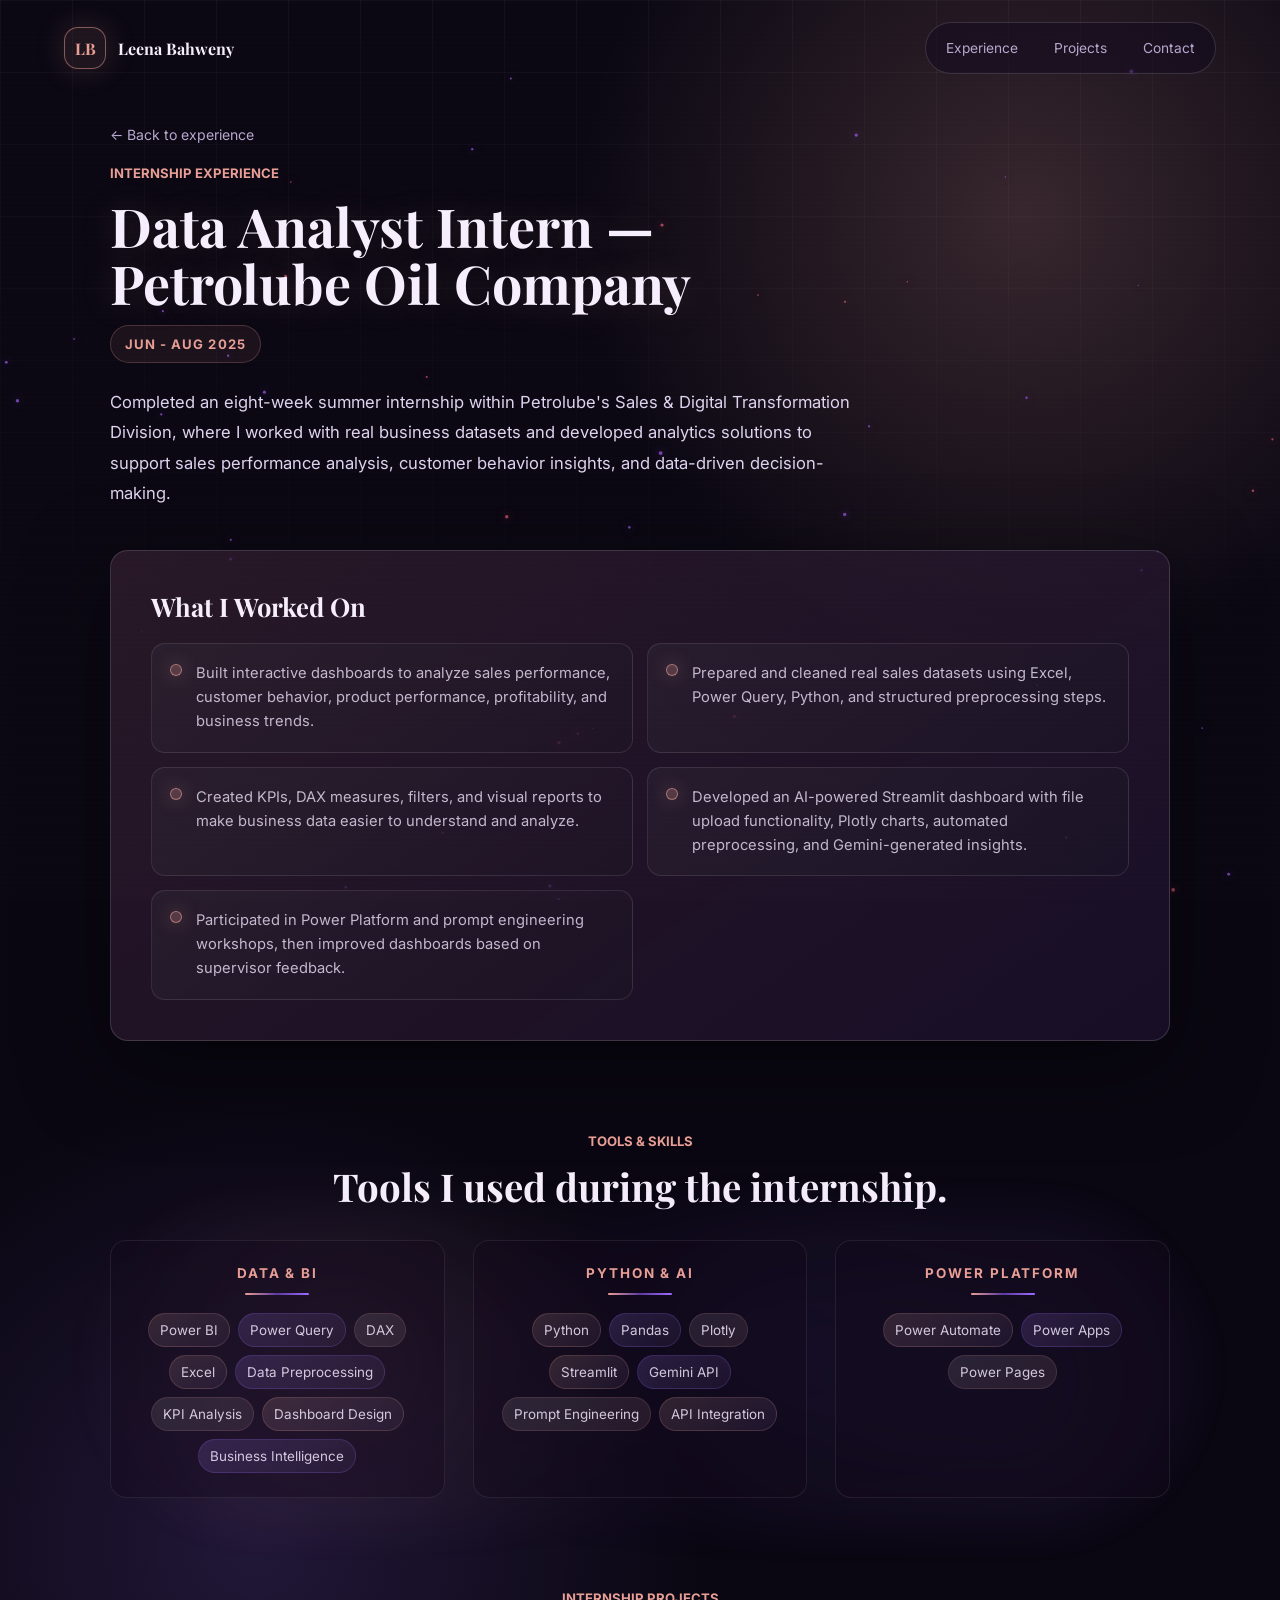
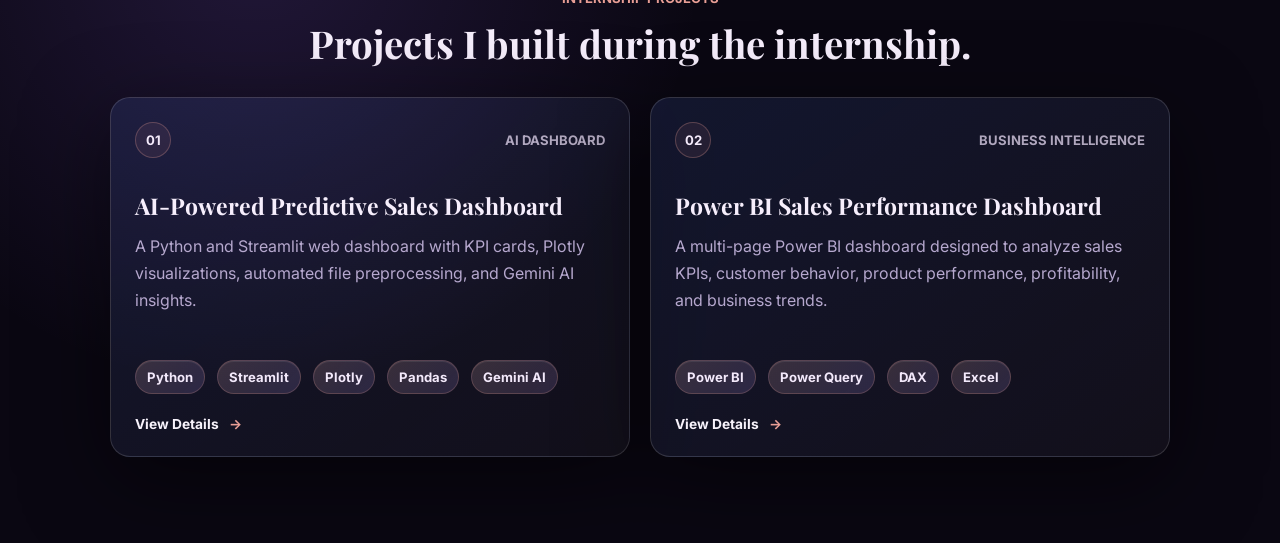
==== commit e38310b0: "Add files via upload" ====
--- a/experience.html
+++ b/experience.html
@@ -14,7 +14,7 @@
       href="https://fonts.googleapis.com/css2?family=Inter:wght@400;500;600;700;800&family=Playfair+Display:ital,wght@0,600;0,700;1,600&display=swap"
       rel="stylesheet"
     />
-    <link rel="stylesheet" href="styles.css?v=layout-41" />
+    <link rel="stylesheet" href="styles.css?v=layout-43" />
   </head>
   <body class="detail-page">
     <canvas id="neon-field" aria-hidden="true"></canvas>
--- a/styles.css
+++ b/styles.css
@@ -569,7 +569,7 @@
   color: #ede0f5;
   font-size: clamp(1rem, 1.45vw, 1.16rem);
   line-height: 1.85;
-  text-align: left;
+  text-align: center;
 }
 
 .about-panel p:last-child {
@@ -686,7 +686,7 @@
 
 #experience .experience-head p:not(.experience-company) {
   max-width: 860px;
-  text-align: left;
+  text-align: center;
 }
 
 h2 {
@@ -1315,6 +1315,13 @@
   flex-direction: column;
 }
 
+.hackathon-card .project-topline span:first-child {
+  width: auto;
+  height: auto;
+  padding: 7px 13px;
+  border-radius: 999px;
+}
+
 .hackathon-project-name {
   max-width: 100%;
   margin: -8px 0 14px;
@@ -1389,6 +1396,7 @@
 .volunteer-item h3 {
   margin: 0 0 8px;
   color: #f7f2fb;
+  font-family: var(--font-display);
   font-size: clamp(1rem, 1.4vw, 1.12rem);
   line-height: 1.25;
 }
